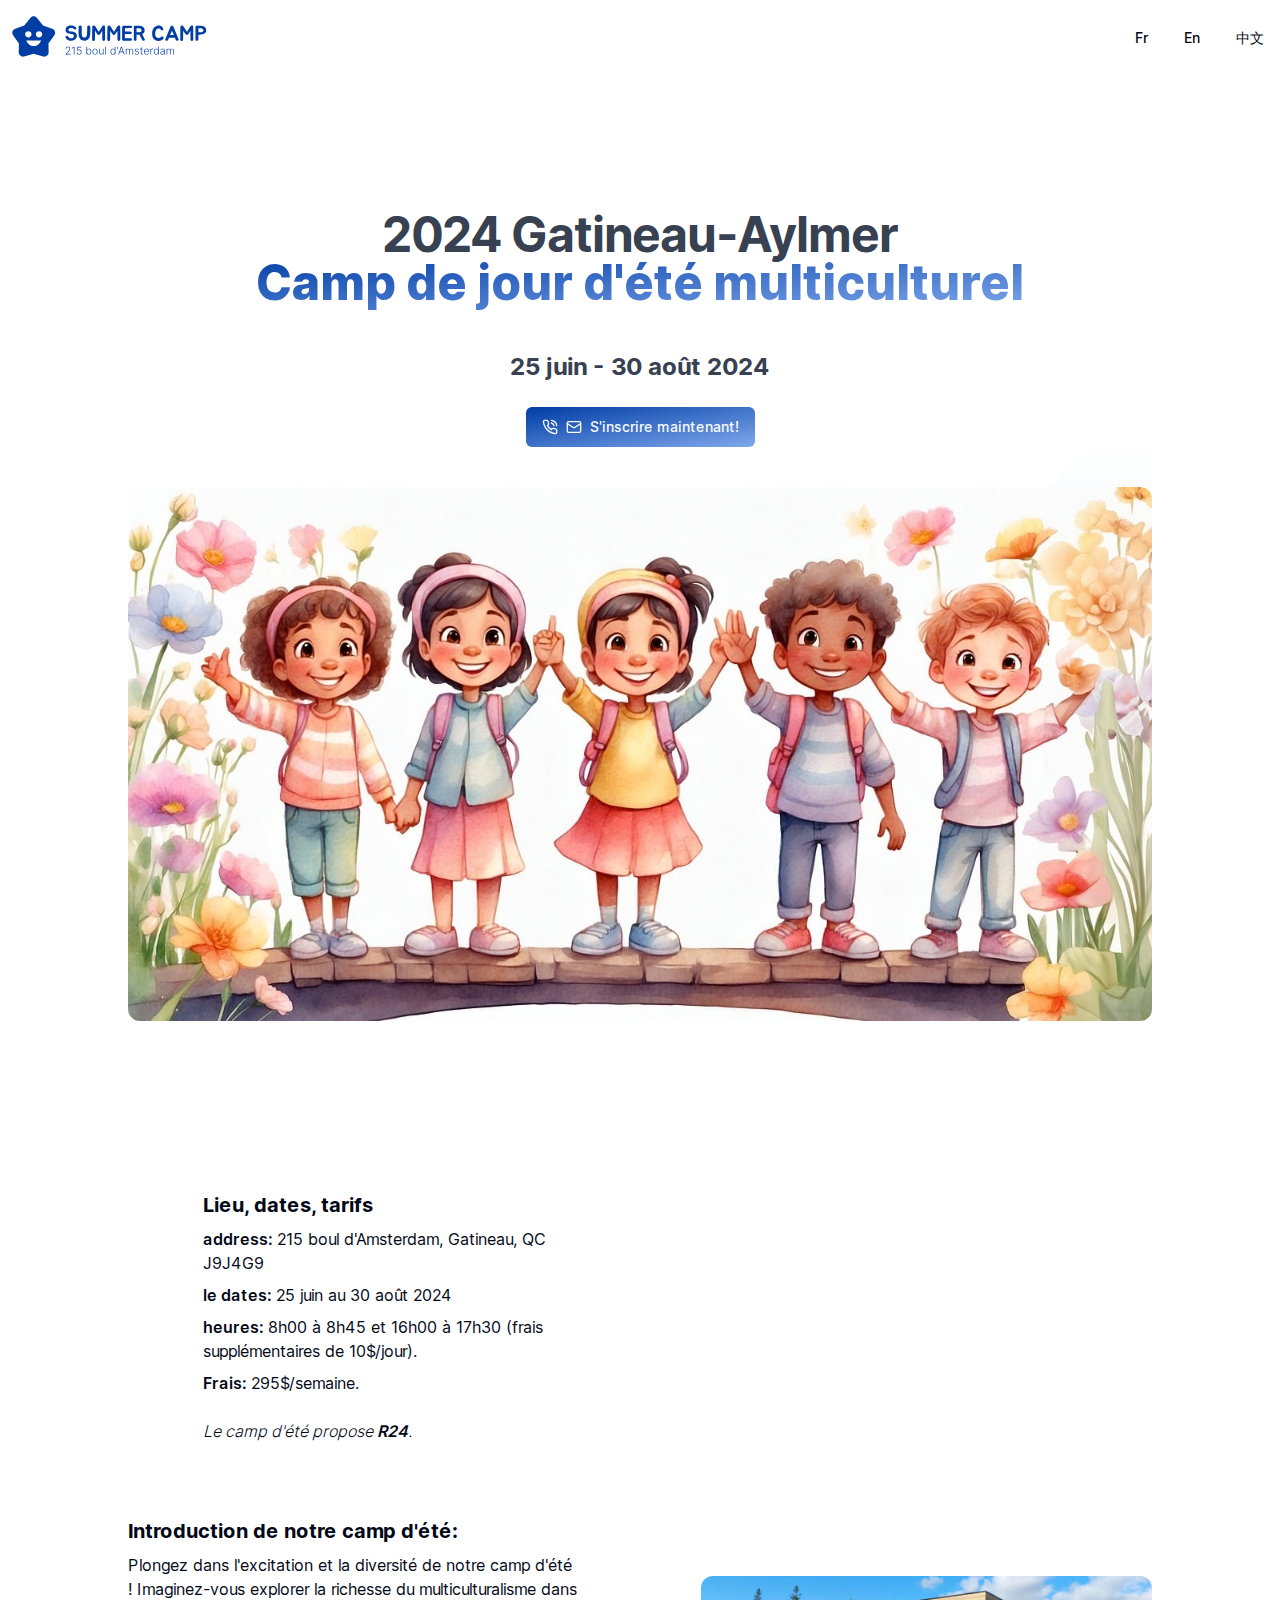
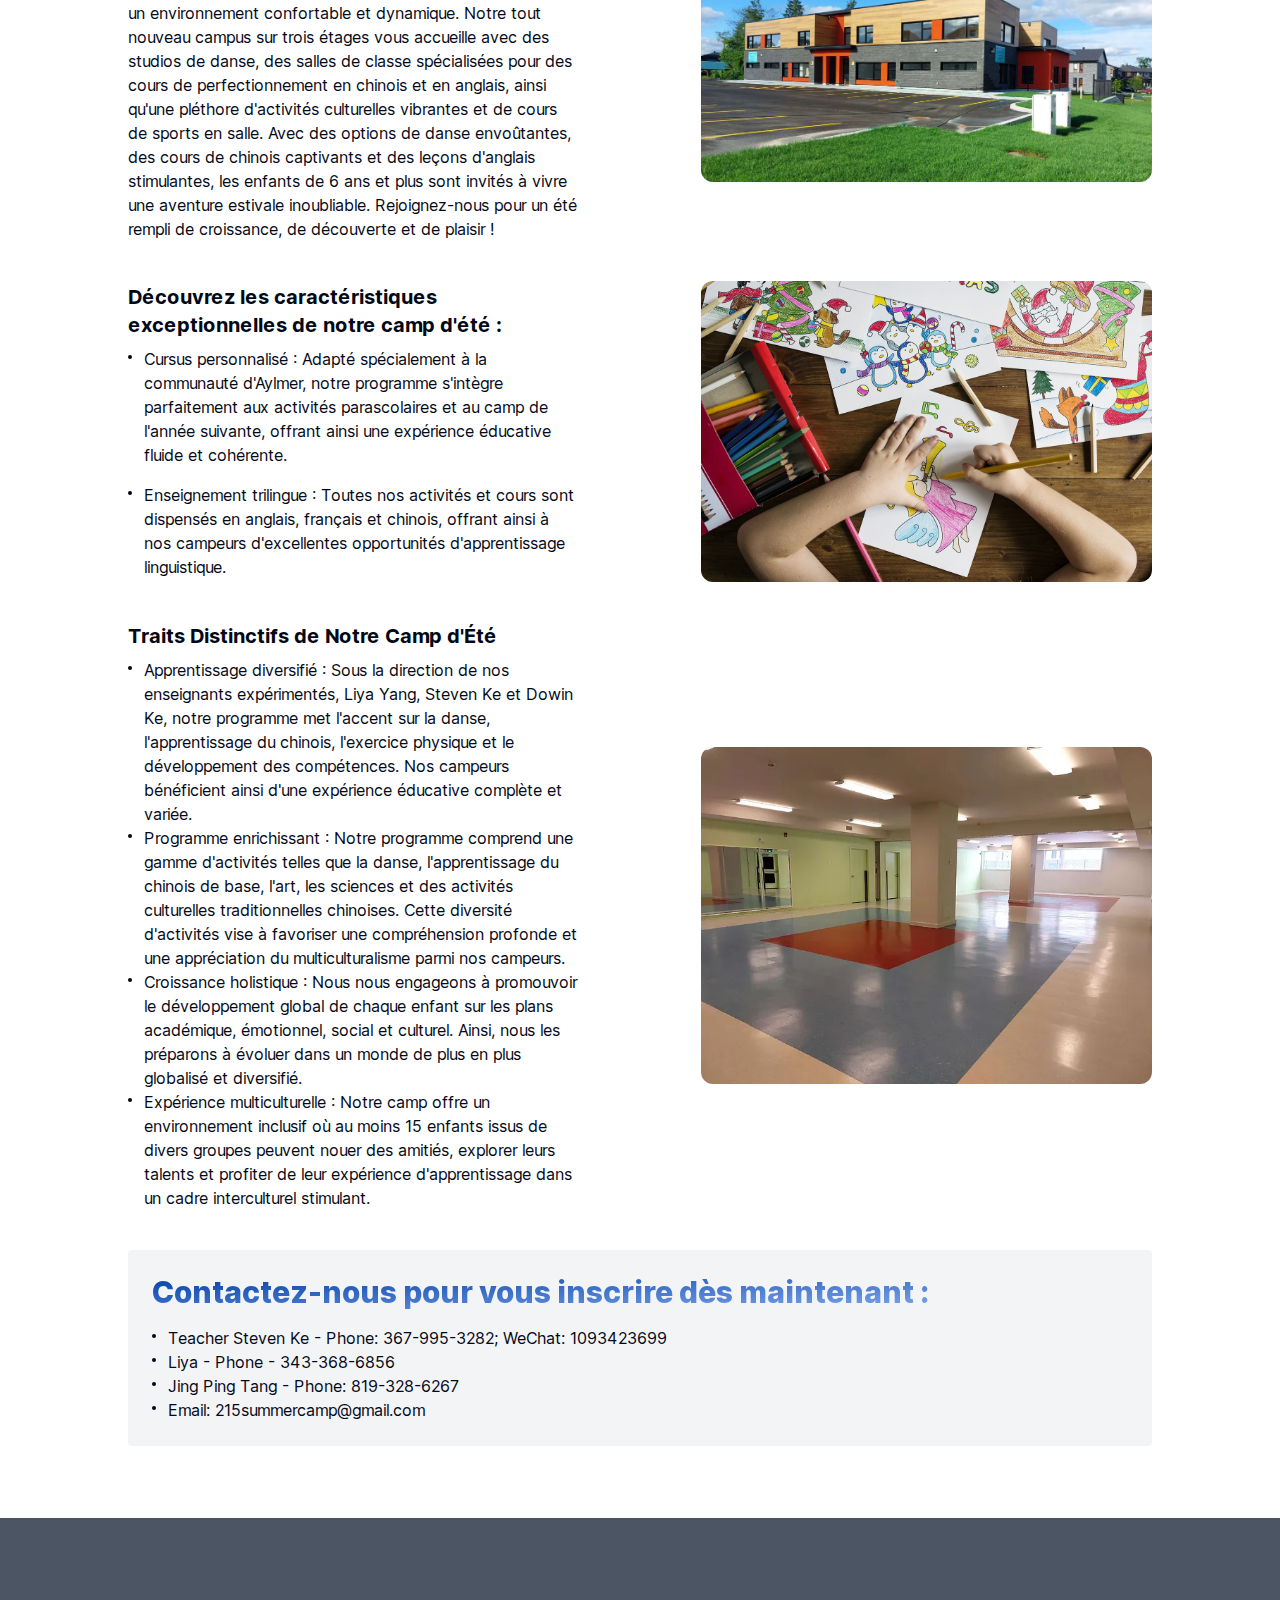
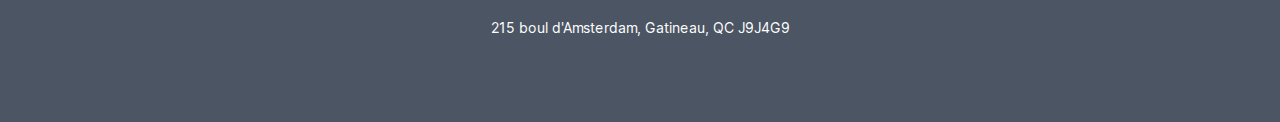
==== index.html @ 7d3233d9 "Setup the site" ====
<!DOCTYPE html><html lang="en"><head><meta charSet="utf-8"/><meta name="viewport" content="width=device-width, initial-scale=1"/><link rel="preload" href="/_next/static/media/c9a5bc6a7c948fb0-s.p.woff2" as="font" crossorigin="" type="font/woff2"/><link rel="stylesheet" href="/_next/static/css/31f5b299ca835ccf.css" data-precedence="next"/><link rel="preload" as="script" fetchPriority="low" href="/_next/static/chunks/webpack-bb4e8114a0186056.js"/><script src="/_next/static/chunks/fd9d1056-51face16839d2cb0.js" async=""></script><script src="/_next/static/chunks/23-4bc68f7d63b82895.js" async=""></script><script src="/_next/static/chunks/main-app-2ba96482fb41d545.js" async=""></script><script src="/_next/static/chunks/30-5abc79eb865a7e0a.js" async=""></script><script src="/_next/static/chunks/app/page-a4b442fc1c9b7474.js" async=""></script><script src="/_next/static/chunks/643-3a6bef33ca4ab69e.js" async=""></script><script src="/_next/static/chunks/app/layout-9900b8c756ae2423.js" async=""></script><title>Camp de jour d&#x27;été multiculturel</title><meta name="description" content="2024 Gatineau-Aylmer, Camp de jour d&#x27;été multiculturel"/><link rel="icon" href="/favicon.ico" type="image/x-icon" sizes="16x16"/><meta name="next-size-adjust"/><script src="/_next/static/chunks/polyfills-78c92fac7aa8fdd8.js" noModule=""></script></head><body class="__className_aaf875 mx-auto flex flex-col justify-center align-middle scroll-smooth, 25 juin - 30 août 2024, 215 boul d&#x27;Amsterdam, Gatineau, QC J9J4G9"><header class="flex flex-row w-full py-3 m-auto max-w-7xl"><img alt="logo" loading="lazy" width="200" height="40" decoding="async" data-nimg="1" class="ml-2 w-[150px] md:w-[200px]" style="color:transparent" src="/camp_logo.svg"/><nav aria-label="Main" data-orientation="horizontal" dir="ltr" class="relative z-10 flex max-w-max flex-1 items-center justify-center w-full ml-auto"><div style="position:relative"><ul data-orientation="horizontal" class="group flex flex-1 list-none items-center justify-center space-x-1" dir="ltr"><li><a class="group inline-flex h-10 w-max items-center justify-center rounded-md bg-background px-4 py-2 text-sm font-medium transition-colors hover:bg-accent hover:text-accent-foreground focus:bg-accent focus:text-accent-foreground focus:outline-none disabled:pointer-events-none disabled:opacity-50 data-[active]:bg-accent/50 data-[state=open]:bg-accent/50 bg-sky-100 text-blue-600" href="/" data-radix-collection-item="">Fr</a></li><li><a class="group inline-flex h-10 w-max items-center justify-center rounded-md bg-background px-4 py-2 text-sm font-medium transition-colors hover:bg-accent hover:text-accent-foreground focus:bg-accent focus:text-accent-foreground focus:outline-none disabled:pointer-events-none disabled:opacity-50 data-[active]:bg-accent/50 data-[state=open]:bg-accent/50" href="/en" data-radix-collection-item="">En</a></li><li><a class="group inline-flex h-10 w-max items-center justify-center rounded-md bg-background px-4 py-2 text-sm font-medium transition-colors hover:bg-accent hover:text-accent-foreground focus:bg-accent focus:text-accent-foreground focus:outline-none disabled:pointer-events-none disabled:opacity-50 data-[active]:bg-accent/50 data-[state=open]:bg-accent/50" href="/cn" data-radix-collection-item="">中文</a></li></ul></div><div class="absolute left-0 top-full flex justify-center"></div></nav></header><main class="flex flex-col max-w-6xl gap-10 p-3 mx-auto scroll-smooth md:p-10"><div class="relative py-24 overflow-hidden"><div class="w-full"><div class="max-w-3xl mx-auto text-center"><h1 class="text-4xl font-bold tracking-tight text-gray-700 scroll-m-20 lg:text-5xl">2024 Gatineau-Aylmer</h1><span class="text-3xl lg:text-5xl font-extrabold text-transparent bg-clip-text bg-gradient-to-br from-[#003DA5] to-[#7fa7ec]">Camp de jour d&#x27;été multiculturel</span><h4 class="mt-3 lg:text-2xl text-muted-foreground"><br/><span class="font-bold text-gray-700">25 juin - 30 août 2024</span></h4><br/><a class="inline-flex items-center justify-center whitespace-nowrap rounded-md text-sm font-medium ring-offset-background transition-colors focus-visible:outline-none focus-visible:ring-2 focus-visible:ring-ring focus-visible:ring-offset-2 disabled:pointer-events-none disabled:opacity-50 font-extrabold bg-gradient-to-br from-[#003DA5] to-[#7fa7ec] text-primary-foreground hover:to-[#003DA5] h-10 px-4 py-2" href="/#Contact"><svg xmlns="http://www.w3.org/2000/svg" width="24" height="24" viewBox="0 0 24 24" fill="none" stroke="currentColor" stroke-width="2" stroke-linecap="round" stroke-linejoin="round" class="lucide lucide-phone-call w-4 h-4 mr-2"><path d="M22 16.92v3a2 2 0 0 1-2.18 2 19.79 19.79 0 0 1-8.63-3.07 19.5 19.5 0 0 1-6-6 19.79 19.79 0 0 1-3.07-8.67A2 2 0 0 1 4.11 2h3a2 2 0 0 1 2 1.72 12.84 12.84 0 0 0 .7 2.81 2 2 0 0 1-.45 2.11L8.09 9.91a16 16 0 0 0 6 6l1.27-1.27a2 2 0 0 1 2.11-.45 12.84 12.84 0 0 0 2.81.7A2 2 0 0 1 22 16.92z"></path><path d="M14.05 2a9 9 0 0 1 8 7.94"></path><path d="M14.05 6A5 5 0 0 1 18 10"></path></svg> <svg xmlns="http://www.w3.org/2000/svg" width="24" height="24" viewBox="0 0 24 24" fill="none" stroke="currentColor" stroke-width="2" stroke-linecap="round" stroke-linejoin="round" class="lucide lucide-mail w-4 h-4 mr-2"><rect width="20" height="16" x="2" y="4" rx="2"></rect><path d="m22 7-8.97 5.7a1.94 1.94 0 0 1-2.06 0L2 7"></path></svg> S&#x27;inscrire maintenant!</a></div><div class="relative flex justify-center max-w-5xl mx-auto mt-10"><img alt="Image Description" loading="lazy" width="1024" height="480" decoding="async" data-nimg="1" class="rounded-xl" style="color:transparent" src="/ai-generated-8649571_1280.jpg"/><div class="absolute bottom-12 -start-20 -z-[1] w-48 h-48 bg-gradient-to-b from-primary-foreground via-primary-foreground to-background p-px rounded-lg"><div class="w-48 h-48 rounded-lg bg-background/10"></div></div><div class="absolute -top-12 -end-20 -z-[1] w-48 h-48 bg-gradient-to-t from-primary-foreground via-primary-foreground to-background p-px rounded-full"><div class="w-48 h-48 rounded-full bg-background/10"></div></div></div></div></div><div class="flex flex-wrap items-center justify-between max-w-5xl gap-4 m-auto md:flex-row"><div class="flex w-full flex-col gap-2 md:w-[44%]"><h4 class="text-xl font-bold">Lieu, dates, tarifs</h4><p><span class="font-semibold">address:</span> 215 boul d&#x27;Amsterdam, Gatineau, QC J9J4G9</p><p><span class="font-semibold">le dates:</span> 25 juin au 30 août 2024</p><p><span class="font-semibold">heures:</span> 8h00 à 8h45 et 16h00 à 17h30 (frais supplémentaires de 10$/jour).</p><p><span class="font-semibold">Frais:</span> 295$/semaine.</p><p class="mt-4 italic font-light">Le camp d&#x27;été propose <span class="font-semibold">R24</span>.</p></div><div class="flex flex-col w-full md:w-[44%]"><iframe width="100%" height="320" frameBorder="0" src="https://maps.google.com/maps?width=100%25&amp;height=600&amp;hl=en&amp;q=215%20Bd%20d&#x27;Amsterdam,%20Gatineau,%20QC%20J9J%203J2+(Summer%20Camp)&amp;t=&amp;z=14&amp;ie=UTF8&amp;iwloc=B&amp;output=embed"></iframe></div></div><div class="flex flex-wrap items-center justify-between max-w-5xl gap-4 m-auto md:flex-row"><div class="flex flex-col gap-2 md:w-[44%]"><h4 class="text-xl font-bold">Introduction de notre camp d&#x27;été:</h4><p>Plongez dans l&#x27;excitation et la diversité de notre camp d&#x27;été ! Imaginez-vous explorer la richesse du multiculturalisme dans un environnement confortable et dynamique. Notre tout nouveau campus sur trois étages vous accueille avec des studios de danse, des salles de classe spécialisées pour des cours de perfectionnement en chinois et en anglais, ainsi qu&#x27;une pléthore d&#x27;activités culturelles vibrantes et de cours de sports en salle. Avec des options de danse envoûtantes, des cours de chinois captivants et des leçons d&#x27;anglais stimulantes, les enfants de 6 ans et plus sont invités à vivre une aventure estivale inoubliable. Rejoignez-nous pour un été rempli de croissance, de découverte et de plaisir !</p></div><div class="flex flex-col gap-2 w-full md:w-[44%]"><div class="w-full"><img alt="Image Description" loading="lazy" width="1024" height="480" decoding="async" data-nimg="1" class="rounded-xl" style="color:transparent" src="/building.webp"/></div></div></div><div class="flex flex-wrap items-center justify-between max-w-5xl gap-4 m-auto md:flex-row"><div class="flex flex-col gap-2 md:w-[44%]"><h4 class="text-xl font-bold">Découvrez les caractéristiques exceptionnelles de notre camp d&#x27;été :</h4><ul class="list-inside"><li class="list-item-align">Cursus personnalisé : Adapté spécialement à la communauté d&#x27;Aylmer, notre programme s&#x27;intègre parfaitement aux activités parascolaires et au camp de l&#x27;année suivante, offrant ainsi une expérience éducative fluide et cohérente.</li><li class="pl-2 mt-4 list-item-align">Enseignement trilingue : Toutes nos activités et cours sont dispensés en anglais, français et chinois, offrant ainsi à nos campeurs d&#x27;excellentes opportunités d&#x27;apprentissage linguistique.</li></ul></div><div class="flex flex-col gap-2 w-full md:w-[44%]"><div class="w-full"><img alt="Image Description" loading="lazy" width="1024" height="480" decoding="async" data-nimg="1" class="rounded-xl" style="color:transparent" src="/learning.jpg"/></div></div></div><div class="flex flex-wrap items-center justify-between max-w-5xl gap-4 m-auto md:flex-row"><div class="flex flex-col gap-2 md:w-[44%]"><h4 class="text-xl font-bold">Traits Distinctifs de Notre Camp d&#x27;Été</h4><ul class="list-inside"><li class="list-item-align">Apprentissage diversifié : Sous la direction de nos enseignants expérimentés, Liya Yang, Steven Ke et Dowin Ke, notre programme met l&#x27;accent sur la danse, l&#x27;apprentissage du chinois, l&#x27;exercice physique et le développement des compétences. Nos campeurs bénéficient ainsi d&#x27;une expérience éducative complète et variée.</li><li class="list-item-align">Programme enrichissant : Notre programme comprend une gamme d&#x27;activités telles que la danse, l&#x27;apprentissage du chinois de base, l&#x27;art, les sciences et des activités culturelles traditionnelles chinoises. Cette diversité d&#x27;activités vise à favoriser une compréhension profonde et une appréciation du multiculturalisme parmi nos campeurs.</li><li class="list-item-align">Croissance holistique : Nous nous engageons à promouvoir le développement global de chaque enfant sur les plans académique, émotionnel, social et culturel. Ainsi, nous les préparons à évoluer dans un monde de plus en plus globalisé et diversifié.</li><li class="list-item-align">Expérience multiculturelle : Notre camp offre un environnement inclusif où au moins 15 enfants issus de divers groupes peuvent nouer des amitiés, explorer leurs talents et profiter de leur expérience d&#x27;apprentissage dans un cadre interculturel stimulant.</li></ul></div><div class="flex flex-col gap-2 w-full md:w-[44%]"><div class="w-full"><img alt="Image Description" loading="lazy" width="1024" height="480" decoding="async" data-nimg="1" class="rounded-xl" style="color:transparent" src="/hall.webp"/></div></div></div><div class="flex flex-wrap items-center justify-between w-full gap-4 p-3 m-auto bg-gray-100 rounded md:flex-row md:p-6"><div class="flex flex-col gap-4"><h2 id="Contact" class="text-2xl lg:text-3xl font-extrabold text-transparent bg-clip-text bg-gradient-to-br from-[#003DA5] to-[#7fa7ec]">Contactez-nous pour vous inscrire dès maintenant :</h2><ul class="list-inside"><li class="list-item-align">Teacher Steven Ke - Phone: 367-995-3282; WeChat: 1093423699</li><li class="list-item-align">Liya - Phone - 343-368-6856</li><li class="list-item-align">Jing Ping Tang - Phone: 819-328-6267</li><li class="list-item-align">Email: 215summercamp@gmail.com</li></ul></div></div></main><footer class="container w-full py-20 mt-8 bg-gray-600"><div class="container flex flex-col items-center gap-4"><p class="text-sm leading-loose text-center text-white text-balance md:text-left">Copyright © 2024 Camp d&#x27;été d&#x27;Aylmer. Tous droits réservés.</p><p class="text-sm leading-loose text-center text-white text-balance md:text-left">215 boul d&#x27;Amsterdam, Gatineau, QC J9J4G9</p></div></footer><script src="/_next/static/chunks/webpack-bb4e8114a0186056.js" async=""></script><script>(self.__next_f=self.__next_f||[]).push([0]);self.__next_f.push([2,null])</script><script>self.__next_f.push([1,"1:HL[\"/_next/static/media/c9a5bc6a7c948fb0-s.p.woff2\",\"font\",{\"crossOrigin\":\"\",\"type\":\"font/woff2\"}]\n2:HL[\"/_next/static/css/31f5b299ca835ccf.css\",\"style\"]\n"])</script><script>self.__next_f.push([1,"3:I[5751,[],\"\"]\n5:I[231,[\"30\",\"static/chunks/30-5abc79eb865a7e0a.js\",\"931\",\"static/chunks/app/page-a4b442fc1c9b7474.js\"],\"\"]\n6:I[8173,[\"30\",\"static/chunks/30-5abc79eb865a7e0a.js\",\"931\",\"static/chunks/app/page-a4b442fc1c9b7474.js\"],\"Image\"]\n7:I[1524,[\"30\",\"static/chunks/30-5abc79eb865a7e0a.js\",\"643\",\"static/chunks/643-3a6bef33ca4ab69e.js\",\"185\",\"static/chunks/app/layout-9900b8c756ae2423.js\"],\"default\"]\n8:I[9275,[],\"\"]\n9:I[1343,[],\"\"]\na:I[4685,[\"30\",\"static/chunks/30-5abc79eb865a7e0a.js\",\"643\",\"static/chunks/643-3a6bef33ca4ab69e.js\",\"185\",\"static/chunks/app/layout-9900b8c756ae2423.js\"],\"Footer\"]\nc:I[6130,[],\"\"]\nd:[]\n"])</script><script>self.__next_f.push([1,"0:[[[\"$\",\"link\",\"0\",{\"rel\":\"stylesheet\",\"href\":\"/_next/static/css/31f5b299ca835ccf.css\",\"precedence\":\"next\",\"crossOrigin\":\"$undefined\"}]],[\"$\",\"$L3\",null,{\"buildId\":\"HViyzU4L44j9DyJdg-drN\",\"assetPrefix\":\"\",\"initialCanonicalUrl\":\"/\",\"initialTree\":[\"\",{\"children\":[\"__PAGE__\",{}]},\"$undefined\",\"$undefined\",true],\"initialSeedData\":[\"\",{\"children\":[\"__PAGE__\",{},[[\"$L4\",[\"$\",\"main\",null,{\"className\":\"flex flex-col max-w-6xl gap-10 p-3 mx-auto scroll-smooth md:p-10\",\"children\":[[\"$\",\"div\",null,{\"className\":\"relative py-24 overflow-hidden\",\"children\":[\"$\",\"div\",null,{\"className\":\"w-full\",\"children\":[[\"$\",\"div\",null,{\"className\":\"max-w-3xl mx-auto text-center\",\"children\":[[\"$\",\"h1\",null,{\"className\":\"text-4xl font-bold tracking-tight text-gray-700 scroll-m-20 lg:text-5xl\",\"children\":\"2024 Gatineau-Aylmer\"}],[\"$\",\"span\",null,{\"className\":\"text-3xl lg:text-5xl font-extrabold text-transparent bg-clip-text bg-gradient-to-br from-[#003DA5] to-[#7fa7ec]\",\"children\":\"Camp de jour d'été multiculturel\"}],[\"$\",\"h4\",null,{\"className\":\"mt-3 lg:text-2xl text-muted-foreground\",\"children\":[[\"$\",\"br\",null,{}],[\"$\",\"span\",null,{\"className\":\"font-bold text-gray-700\",\"children\":\"25 juin - 30 août 2024\"}]]}],[\"$\",\"br\",null,{}],[\"$\",\"$L5\",null,{\"href\":\"/#Contact\",\"className\":\"inline-flex items-center justify-center whitespace-nowrap rounded-md text-sm font-medium ring-offset-background transition-colors focus-visible:outline-none focus-visible:ring-2 focus-visible:ring-ring focus-visible:ring-offset-2 disabled:pointer-events-none disabled:opacity-50 font-extrabold bg-gradient-to-br from-[#003DA5] to-[#7fa7ec] text-primary-foreground hover:to-[#003DA5] h-10 px-4 py-2\",\"children\":[[\"$\",\"svg\",null,{\"xmlns\":\"http://www.w3.org/2000/svg\",\"width\":24,\"height\":24,\"viewBox\":\"0 0 24 24\",\"fill\":\"none\",\"stroke\":\"currentColor\",\"strokeWidth\":2,\"strokeLinecap\":\"round\",\"strokeLinejoin\":\"round\",\"className\":\"lucide lucide-phone-call w-4 h-4 mr-2\",\"children\":[[\"$\",\"path\",\"foiqr5\",{\"d\":\"M22 16.92v3a2 2 0 0 1-2.18 2 19.79 19.79 0 0 1-8.63-3.07 19.5 19.5 0 0 1-6-6 19.79 19.79 0 0 1-3.07-8.67A2 2 0 0 1 4.11 2h3a2 2 0 0 1 2 1.72 12.84 12.84 0 0 0 .7 2.81 2 2 0 0 1-.45 2.11L8.09 9.91a16 16 0 0 0 6 6l1.27-1.27a2 2 0 0 1 2.11-.45 12.84 12.84 0 0 0 2.81.7A2 2 0 0 1 22 16.92z\"}],[\"$\",\"path\",\"vmijpz\",{\"d\":\"M14.05 2a9 9 0 0 1 8 7.94\"}],[\"$\",\"path\",\"13nbpp\",{\"d\":\"M14.05 6A5 5 0 0 1 18 10\"}],\"$undefined\"]}],\" \",[\"$\",\"svg\",null,{\"xmlns\":\"http://www.w3.org/2000/svg\",\"width\":24,\"height\":24,\"viewBox\":\"0 0 24 24\",\"fill\":\"none\",\"stroke\":\"currentColor\",\"strokeWidth\":2,\"strokeLinecap\":\"round\",\"strokeLinejoin\":\"round\",\"className\":\"lucide lucide-mail w-4 h-4 mr-2\",\"children\":[[\"$\",\"rect\",\"18n3k1\",{\"width\":\"20\",\"height\":\"16\",\"x\":\"2\",\"y\":\"4\",\"rx\":\"2\"}],[\"$\",\"path\",\"1ocrg3\",{\"d\":\"m22 7-8.97 5.7a1.94 1.94 0 0 1-2.06 0L2 7\"}],\"$undefined\"]}],\" S'inscrire maintenant!\"]}]]}],[\"$\",\"div\",null,{\"className\":\"relative flex justify-center max-w-5xl mx-auto mt-10\",\"children\":[[\"$\",\"$L6\",null,{\"src\":\"/ai-generated-8649571_1280.jpg\",\"width\":1024,\"height\":480,\"className\":\"rounded-xl\",\"alt\":\"Image Description\"}],[\"$\",\"div\",null,{\"className\":\"absolute bottom-12 -start-20 -z-[1] w-48 h-48 bg-gradient-to-b from-primary-foreground via-primary-foreground to-background p-px rounded-lg\",\"children\":[\"$\",\"div\",null,{\"className\":\"w-48 h-48 rounded-lg bg-background/10\"}]}],[\"$\",\"div\",null,{\"className\":\"absolute -top-12 -end-20 -z-[1] w-48 h-48 bg-gradient-to-t from-primary-foreground via-primary-foreground to-background p-px rounded-full\",\"children\":[\"$\",\"div\",null,{\"className\":\"w-48 h-48 rounded-full bg-background/10\"}]}]]}]]}]}],[\"$\",\"div\",null,{\"className\":\"flex flex-wrap items-center justify-between max-w-5xl gap-4 m-auto md:flex-row\",\"children\":[[\"$\",\"div\",null,{\"className\":\"flex w-full flex-col gap-2 md:w-[44%]\",\"children\":[[\"$\",\"h4\",null,{\"className\":\"text-xl font-bold\",\"children\":\"Lieu, dates, tarifs\"}],[\"$\",\"p\",null,{\"children\":[[\"$\",\"span\",null,{\"className\":\"font-semibold\",\"children\":\"address:\"}],\" 215 boul d'Amsterdam, Gatineau, QC J9J4G9\"]}],[\"$\",\"p\",null,{\"children\":[[\"$\",\"span\",null,{\"className\":\"font-semibold\",\"children\":\"le dates:\"}],\" 25 juin au 30 août 2024\"]}],[\"$\",\"p\",null,{\"children\":[[\"$\",\"span\",null,{\"className\":\"font-semibold\",\"children\":\"heures:\"}],\" 8h00 à 8h45 et 16h00 à 17h30 (frais supplémentaires de 10$/jour).\"]}],[\"$\",\"p\",null,{\"children\":[[\"$\",\"span\",null,{\"className\":\"font-semibold\",\"children\":\"Frais:\"}],\" 295$/semaine.\"]}],[\"$\",\"p\",null,{\"className\":\"mt-4 italic font-light\",\"children\":[\"Le camp d'été propose \",[\"$\",\"span\",null,{\"className\":\"font-semibold\",\"children\":\"R24\"}],\".\"]}]]}],[\"$\",\"div\",null,{\"className\":\"flex flex-col w-full md:w-[44%]\",\"children\":[\"$\",\"iframe\",null,{\"width\":\"100%\",\"height\":\"320\",\"frameBorder\":\"0\",\"src\":\"https://maps.google.com/maps?width=100%25\u0026height=600\u0026hl=en\u0026q=215%20Bd%20d'Amsterdam,%20Gatineau,%20QC%20J9J%203J2+(Summer%20Camp)\u0026t=\u0026z=14\u0026ie=UTF8\u0026iwloc=B\u0026output=embed\"}]}]]}],[\"$\",\"div\",null,{\"className\":\"flex flex-wrap items-center justify-between max-w-5xl gap-4 m-auto md:flex-row\",\"children\":[[\"$\",\"div\",null,{\"className\":\"flex flex-col gap-2 md:w-[44%]\",\"children\":[[\"$\",\"h4\",null,{\"className\":\"text-xl font-bold\",\"children\":\"Introduction de notre camp d'été:\"}],[\"$\",\"p\",null,{\"children\":\"Plongez dans l'excitation et la diversité de notre camp d'été ! Imaginez-vous explorer la richesse du multiculturalisme dans un environnement confortable et dynamique. Notre tout nouveau campus sur trois étages vous accueille avec des studios de danse, des salles de classe spécialisées pour des cours de perfectionnement en chinois et en anglais, ainsi qu'une pléthore d'activités culturelles vibrantes et de cours de sports en salle. Avec des options de danse envoûtantes, des cours de chinois captivants et des leçons d'anglais stimulantes, les enfants de 6 ans et plus sont invités à vivre une aventure estivale inoubliable. Rejoignez-nous pour un été rempli de croissance, de découverte et de plaisir !\"}]]}],[\"$\",\"div\",null,{\"className\":\"flex flex-col gap-2 w-full md:w-[44%]\",\"children\":[\"$\",\"div\",null,{\"className\":\"w-full\",\"children\":[\"$\",\"$L6\",null,{\"src\":\"/building.webp\",\"width\":1024,\"height\":480,\"className\":\"rounded-xl\",\"alt\":\"Image Description\"}]}]}]]}],[\"$\",\"div\",null,{\"className\":\"flex flex-wrap items-center justify-between max-w-5xl gap-4 m-auto md:flex-row\",\"children\":[[\"$\",\"div\",null,{\"className\":\"flex flex-col gap-2 md:w-[44%]\",\"children\":[[\"$\",\"h4\",null,{\"className\":\"text-xl font-bold\",\"children\":\"Découvrez les caractéristiques exceptionnelles de notre camp d'été :\"}],[\"$\",\"ul\",null,{\"className\":\"list-inside\",\"children\":[[\"$\",\"li\",null,{\"className\":\"list-item-align\",\"children\":\"Cursus personnalisé : Adapté spécialement à la communauté d'Aylmer, notre programme s'intègre parfaitement aux activités parascolaires et au camp de l'année suivante, offrant ainsi une expérience éducative fluide et cohérente.\"}],[\"$\",\"li\",null,{\"className\":\"pl-2 mt-4 list-item-align\",\"children\":\"Enseignement trilingue : Toutes nos activités et cours sont dispensés en anglais, français et chinois, offrant ainsi à nos campeurs d'excellentes opportunités d'apprentissage linguistique.\"}]]}]]}],[\"$\",\"div\",null,{\"className\":\"flex flex-col gap-2 w-full md:w-[44%]\",\"children\":[\"$\",\"div\",null,{\"className\":\"w-full\",\"children\":[\"$\",\"$L6\",null,{\"src\":\"/learning.jpg\",\"width\":1024,\"height\":480,\"className\":\"rounded-xl\",\"alt\":\"Image Description\"}]}]}]]}],[\"$\",\"div\",null,{\"className\":\"flex flex-wrap items-center justify-between max-w-5xl gap-4 m-auto md:flex-row\",\"children\":[[\"$\",\"div\",null,{\"className\":\"flex flex-col gap-2 md:w-[44%]\",\"children\":[[\"$\",\"h4\",null,{\"className\":\"text-xl font-bold\",\"children\":\"Traits Distinctifs de Notre Camp d'Été\"}],[\"$\",\"ul\",null,{\"className\":\"list-inside\",\"children\":[[\"$\",\"li\",null,{\"className\":\"list-item-align\",\"children\":\"Apprentissage diversifié : Sous la direction de nos enseignants expérimentés, Liya Yang, Steven Ke et Dowin Ke, notre programme met l'accent sur la danse, l'apprentissage du chinois, l'exercice physique et le développement des compétences. Nos campeurs bénéficient ainsi d'une expérience éducative complète et variée.\"}],[\"$\",\"li\",null,{\"className\":\"list-item-align\",\"children\":\"Programme enrichissant : Notre programme comprend une gamme d'activités telles que la danse, l'apprentissage du chinois de base, l'art, les sciences et des activités culturelles traditionnelles chinoises. Cette diversité d'activités vise à favoriser une compréhension profonde et une appréciation du multiculturalisme parmi nos campeurs.\"}],[\"$\",\"li\",null,{\"className\":\"list-item-align\",\"children\":\"Croissance holistique : Nous nous engageons à promouvoir le développement global de chaque enfant sur les plans académique, émotionnel, social et culturel. Ainsi, nous les préparons à évoluer dans un monde de plus en plus globalisé et diversifié.\"}],[\"$\",\"li\",null,{\"className\":\"list-item-align\",\"children\":\"Expérience multiculturelle : Notre camp offre un environnement inclusif où au moins 15 enfants issus de divers groupes peuvent nouer des amitiés, explorer leurs talents et profiter de leur expérience d'apprentissage dans un cadre interculturel stimulant.\"}]]}]]}],[\"$\",\"div\",null,{\"className\":\"flex flex-col gap-2 w-full md:w-[44%]\",\"children\":[\"$\",\"div\",null,{\"className\":\"w-full\",\"children\":[\"$\",\"$L6\",null,{\"src\":\"/hall.webp\",\"width\":1024,\"height\":480,\"className\":\"rounded-xl\",\"alt\":\"Image Description\"}]}]}]]}],[\"$\",\"div\",null,{\"className\":\"flex flex-wrap items-center justify-between w-full gap-4 p-3 m-auto bg-gray-100 rounded md:flex-row md:p-6\",\"children\":[\"$\",\"div\",null,{\"className\":\"flex flex-col gap-4\",\"children\":[[\"$\",\"h2\",null,{\"id\":\"Contact\",\"className\":\"text-2xl lg:text-3xl font-extrabold text-transparent bg-clip-text bg-gradient-to-br from-[#003DA5] to-[#7fa7ec]\",\"children\":\"Contactez-nous pour vous inscrire dès maintenant :\"}],[\"$\",\"ul\",null,{\"className\":\"list-inside\",\"children\":[[\"$\",\"li\",null,{\"className\":\"list-item-align\",\"children\":\"Teacher Steven Ke - Phone: 367-995-3282; WeChat: 1093423699\"}],[\"$\",\"li\",null,{\"className\":\"list-item-align\",\"children\":\"Liya - Phone - 343-368-6856\"}],[\"$\",\"li\",null,{\"className\":\"list-item-align\",\"children\":\"Jing Ping Tang - Phone: 819-328-6267\"}],[\"$\",\"li\",null,{\"className\":\"list-item-align\",\"children\":\"Email: 215summercamp@gmail.com\"}]]}]]}]}]]}]],null],null]},[[\"$\",\"html\",null,{\"lang\":\"en\",\"children\":[\"$\",\"body\",null,{\"className\":\"__className_aaf875 mx-auto flex flex-col justify-center align-middle scroll-smooth, 25 juin - 30 août 2024, 215 boul d'Amsterdam, Gatineau, QC J9J4G9\",\"children\":[[\"$\",\"$L7\",null,{}],[\"$\",\"$L8\",null,{\"parallelRouterKey\":\"children\",\"segmentPath\":[\"children\"],\"error\":\"$undefined\",\"errorStyles\":\"$undefined\",\"errorScripts\":\"$undefined\",\"template\":[\"$\",\"$L9\",null,{}],\"templateStyles\":\"$undefined\",\"templateScripts\":\"$undefined\",\"notFound\":[[\"$\",\"title\",null,{\"children\":\"404: This page could not be found.\"}],[\"$\",\"div\",null,{\"style\":{\"fontFamily\":\"system-ui,\\\"Segoe UI\\\",Roboto,Helvetica,Arial,sans-serif,\\\"Apple Color Emoji\\\",\\\"Segoe UI Emoji\\\"\",\"height\":\"100vh\",\"textAlign\":\"center\",\"display\":\"flex\",\"flexDirection\":\"column\",\"alignItems\":\"center\",\"justifyContent\":\"center\"},\"children\":[\"$\",\"div\",null,{\"children\":[[\"$\",\"style\",null,{\"dangerouslySetInnerHTML\":{\"__html\":\"body{color:#000;background:#fff;margin:0}.next-error-h1{border-right:1px solid rgba(0,0,0,.3)}@media (prefers-color-scheme:dark){body{color:#fff;background:#000}.next-error-h1{border-right:1px solid rgba(255,255,255,.3)}}\"}}],[\"$\",\"h1\",null,{\"className\":\"next-error-h1\",\"style\":{\"display\":\"inline-block\",\"margin\":\"0 20px 0 0\",\"padding\":\"0 23px 0 0\",\"fontSize\":24,\"fontWeight\":500,\"verticalAlign\":\"top\",\"lineHeight\":\"49px\"},\"children\":\"404\"}],[\"$\",\"div\",null,{\"style\":{\"display\":\"inline-block\"},\"children\":[\"$\",\"h2\",null,{\"style\":{\"fontSize\":14,\"fontWeight\":400,\"lineHeight\":\"49px\",\"margin\":0},\"children\":\"This page could not be found.\"}]}]]}]}]],\"notFoundStyles\":[],\"styles\":null}],[\"$\",\"$La\",null,{}]]}]}],null],null],\"couldBeIntercepted\":false,\"initialHead\":[false,\"$Lb\"],\"globalErrorComponent\":\"$c\",\"missingSlots\":\"$Wd\"}]]\n"])</script><script>self.__next_f.push([1,"b:[[\"$\",\"meta\",\"0\",{\"name\":\"viewport\",\"content\":\"width=device-width, initial-scale=1\"}],[\"$\",\"meta\",\"1\",{\"charSet\":\"utf-8\"}],[\"$\",\"title\",\"2\",{\"children\":\"Camp de jour d'été multiculturel\"}],[\"$\",\"meta\",\"3\",{\"name\":\"description\",\"content\":\"2024 Gatineau-Aylmer, Camp de jour d'été multiculturel\"}],[\"$\",\"link\",\"4\",{\"rel\":\"icon\",\"href\":\"/favicon.ico\",\"type\":\"image/x-icon\",\"sizes\":\"16x16\"}],[\"$\",\"meta\",\"5\",{\"name\":\"next-size-adjust\"}]]\n4:null\n"])</script></body></html>
---- _next/static/css/31f5b299ca835ccf.css ----
@font-face{font-family:__Inter_aaf875;font-style:normal;font-weight:100 900;font-display:swap;src:url(/_next/static/media/ec159349637c90ad-s.woff2) format("woff2");unicode-range:u+0460-052f,u+1c80-1c88,u+20b4,u+2de0-2dff,u+a640-a69f,u+fe2e-fe2f}@font-face{font-family:__Inter_aaf875;font-style:normal;font-weight:100 900;font-display:swap;src:url(/_next/static/media/513657b02c5c193f-s.woff2) format("woff2");unicode-range:u+0301,u+0400-045f,u+0490-0491,u+04b0-04b1,u+2116}@font-face{font-family:__Inter_aaf875;font-style:normal;font-weight:100 900;font-display:swap;src:url(/_next/static/media/fd4db3eb5472fc27-s.woff2) format("woff2");unicode-range:u+1f??}@font-face{font-family:__Inter_aaf875;font-style:normal;font-weight:100 900;font-display:swap;src:url(/_next/static/media/51ed15f9841b9f9d-s.woff2) format("woff2");unicode-range:u+0370-0377,u+037a-037f,u+0384-038a,u+038c,u+038e-03a1,u+03a3-03ff}@font-face{font-family:__Inter_aaf875;font-style:normal;font-weight:100 900;font-display:swap;src:url(/_next/static/media/05a31a2ca4975f99-s.woff2) format("woff2");unicode-range:u+0102-0103,u+0110-0111,u+0128-0129,u+0168-0169,u+01a0-01a1,u+01af-01b0,u+0300-0301,u+0303-0304,u+0308-0309,u+0323,u+0329,u+1ea0-1ef9,u+20ab}@font-face{font-family:__Inter_aaf875;font-style:normal;font-weight:100 900;font-display:swap;src:url(/_next/static/media/d6b16ce4a6175f26-s.woff2) format("woff2");unicode-range:u+0100-02af,u+0304,u+0308,u+0329,u+1e00-1e9f,u+1ef2-1eff,u+2020,u+20a0-20ab,u+20ad-20c0,u+2113,u+2c60-2c7f,u+a720-a7ff}@font-face{font-family:__Inter_aaf875;font-style:normal;font-weight:100 900;font-display:swap;src:url(/_next/static/media/c9a5bc6a7c948fb0-s.p.woff2) format("woff2");unicode-range:u+00??,u+0131,u+0152-0153,u+02bb-02bc,u+02c6,u+02da,u+02dc,u+0304,u+0308,u+0329,u+2000-206f,u+2074,u+20ac,u+2122,u+2191,u+2193,u+2212,u+2215,u+feff,u+fffd}@font-face{font-family:__Inter_Fallback_aaf875;src:local("Arial");ascent-override:90.49%;descent-override:22.56%;line-gap-override:0.00%;size-adjust:107.06%}.__className_aaf875{font-family:__Inter_aaf875,__Inter_Fallback_aaf875;font-style:normal}

/*
! tailwindcss v3.4.3 | MIT License | https://tailwindcss.com
*/*,:after,:before{box-sizing:border-box;border:0 solid #e5e7eb}:after,:before{--tw-content:""}:host,html{line-height:1.5;-webkit-text-size-adjust:100%;-moz-tab-size:4;tab-size:4;font-family:ui-sans-serif,system-ui,sans-serif,Apple Color Emoji,Segoe UI Emoji,Segoe UI Symbol,Noto Color Emoji;font-feature-settings:normal;font-variation-settings:normal;-webkit-tap-highlight-color:transparent}body{margin:0;line-height:inherit}hr{height:0;color:inherit;border-top-width:1px}abbr:where([title]){text-decoration:underline dotted}h1,h2,h3,h4,h5,h6{font-size:inherit;font-weight:inherit}a{color:inherit;text-decoration:inherit}b,strong{font-weight:bolder}code,kbd,pre,samp{font-family:ui-monospace,SFMono-Regular,Menlo,Monaco,Consolas,Liberation Mono,Courier New,monospace;font-feature-settings:normal;font-variation-settings:normal;font-size:1em}small{font-size:80%}sub,sup{font-size:75%;line-height:0;position:relative;vertical-align:baseline}sub{bottom:-.25em}sup{top:-.5em}table{text-indent:0;border-color:inherit;border-collapse:collapse}button,input,optgroup,select,textarea{font-family:inherit;font-feature-settings:inherit;font-variation-settings:inherit;font-size:100%;font-weight:inherit;line-height:inherit;letter-spacing:inherit;color:inherit;margin:0;padding:0}button,select{text-transform:none}button,input:where([type=button]),input:where([type=reset]),input:where([type=submit]){-webkit-appearance:button;background-color:transparent;background-image:none}:-moz-focusring{outline:auto}:-moz-ui-invalid{box-shadow:none}progress{vertical-align:baseline}::-webkit-inner-spin-button,::-webkit-outer-spin-button{height:auto}[type=search]{-webkit-appearance:textfield;outline-offset:-2px}::-webkit-search-decoration{-webkit-appearance:none}::-webkit-file-upload-button{-webkit-appearance:button;font:inherit}summary{display:list-item}blockquote,dd,dl,figure,h1,h2,h3,h4,h5,h6,hr,p,pre{margin:0}fieldset{margin:0}fieldset,legend{padding:0}menu,ol,ul{list-style:none;margin:0;padding:0}dialog{padding:0}textarea{resize:vertical}input::placeholder,textarea::placeholder{opacity:1;color:#9ca3af}[role=button],button{cursor:pointer}:disabled{cursor:default}audio,canvas,embed,iframe,img,object,svg,video{display:block;vertical-align:middle}img,video{max-width:100%;height:auto}[hidden]{display:none}:root{--background:0 0% 100%;--foreground:222.2 84% 4.9%;--card:0 0% 100%;--card-foreground:222.2 84% 4.9%;--popover:0 0% 100%;--popover-foreground:222.2 84% 4.9%;--primary:222.2 47.4% 11.2%;--primary-foreground:210 40% 98%;--secondary:210 40% 96.1%;--secondary-foreground:222.2 47.4% 11.2%;--muted:210 40% 96.1%;--muted-foreground:215.4 16.3% 46.9%;--accent:210 40% 96.1%;--accent-foreground:222.2 47.4% 11.2%;--destructive:0 84.2% 60.2%;--destructive-foreground:210 40% 98%;--border:214.3 31.8% 91.4%;--input:214.3 31.8% 91.4%;--ring:222.2 84% 4.9%;--radius:0.5rem}*{border-color:hsl(var(--border))}body{background-color:hsl(var(--background));color:hsl(var(--foreground))}*,:after,:before{--tw-border-spacing-x:0;--tw-border-spacing-y:0;--tw-translate-x:0;--tw-translate-y:0;--tw-rotate:0;--tw-skew-x:0;--tw-skew-y:0;--tw-scale-x:1;--tw-scale-y:1;--tw-pan-x: ;--tw-pan-y: ;--tw-pinch-zoom: ;--tw-scroll-snap-strictness:proximity;--tw-gradient-from-position: ;--tw-gradient-via-position: ;--tw-gradient-to-position: ;--tw-ordinal: ;--tw-slashed-zero: ;--tw-numeric-figure: ;--tw-numeric-spacing: ;--tw-numeric-fraction: ;--tw-ring-inset: ;--tw-ring-offset-width:0px;--tw-ring-offset-color:#fff;--tw-ring-color:rgba(59,130,246,.5);--tw-ring-offset-shadow:0 0 #0000;--tw-ring-shadow:0 0 #0000;--tw-shadow:0 0 #0000;--tw-shadow-colored:0 0 #0000;--tw-blur: ;--tw-brightness: ;--tw-contrast: ;--tw-grayscale: ;--tw-hue-rotate: ;--tw-invert: ;--tw-saturate: ;--tw-sepia: ;--tw-drop-shadow: ;--tw-backdrop-blur: ;--tw-backdrop-brightness: ;--tw-backdrop-contrast: ;--tw-backdrop-grayscale: ;--tw-backdrop-hue-rotate: ;--tw-backdrop-invert: ;--tw-backdrop-opacity: ;--tw-backdrop-saturate: ;--tw-backdrop-sepia: ;--tw-contain-size: ;--tw-contain-layout: ;--tw-contain-paint: ;--tw-contain-style: }::backdrop{--tw-border-spacing-x:0;--tw-border-spacing-y:0;--tw-translate-x:0;--tw-translate-y:0;--tw-rotate:0;--tw-skew-x:0;--tw-skew-y:0;--tw-scale-x:1;--tw-scale-y:1;--tw-pan-x: ;--tw-pan-y: ;--tw-pinch-zoom: ;--tw-scroll-snap-strictness:proximity;--tw-gradient-from-position: ;--tw-gradient-via-position: ;--tw-gradient-to-position: ;--tw-ordinal: ;--tw-slashed-zero: ;--tw-numeric-figure: ;--tw-numeric-spacing: ;--tw-numeric-fraction: ;--tw-ring-inset: ;--tw-ring-offset-width:0px;--tw-ring-offset-color:#fff;--tw-ring-color:rgba(59,130,246,.5);--tw-ring-offset-shadow:0 0 #0000;--tw-ring-shadow:0 0 #0000;--tw-shadow:0 0 #0000;--tw-shadow-colored:0 0 #0000;--tw-blur: ;--tw-brightness: ;--tw-contrast: ;--tw-grayscale: ;--tw-hue-rotate: ;--tw-invert: ;--tw-saturate: ;--tw-sepia: ;--tw-drop-shadow: ;--tw-backdrop-blur: ;--tw-backdrop-brightness: ;--tw-backdrop-contrast: ;--tw-backdrop-grayscale: ;--tw-backdrop-hue-rotate: ;--tw-backdrop-invert: ;--tw-backdrop-opacity: ;--tw-backdrop-saturate: ;--tw-backdrop-sepia: ;--tw-contain-size: ;--tw-contain-layout: ;--tw-contain-paint: ;--tw-contain-style: }.container{width:100%;margin-right:auto;margin-left:auto;padding-right:2rem;padding-left:2rem}@media (min-width:100%){.container{max-width:100%}}.visible{visibility:visible}.absolute{position:absolute}.relative{position:relative}.-end-20{inset-inline-end:-5rem}.-start-20{inset-inline-start:-5rem}.-top-12{top:-3rem}.bottom-12{bottom:3rem}.left-0{left:0}.left-2{left:.5rem}.top-0{top:0}.top-\[1px\]{top:1px}.top-\[60\%\]{top:60%}.top-full{top:100%}.-z-\[1\]{z-index:-1}.z-10{z-index:10}.z-50{z-index:50}.z-\[1\]{z-index:1}.m-auto{margin:auto}.-mx-1{margin-left:-.25rem;margin-right:-.25rem}.mx-auto{margin-left:auto;margin-right:auto}.my-1{margin-top:.25rem;margin-bottom:.25rem}.ml-1{margin-left:.25rem}.ml-2{margin-left:.5rem}.ml-auto{margin-left:auto}.mr-2{margin-right:.5rem}.mt-1{margin-top:.25rem}.mt-1\.5{margin-top:.375rem}.mt-10{margin-top:2.5rem}.mt-3{margin-top:.75rem}.mt-4{margin-top:1rem}.mt-8{margin-top:2rem}.flex{display:flex}.inline-flex{display:inline-flex}.hidden{display:none}.h-1{height:.25rem}.h-1\.5{height:.375rem}.h-10{height:2.5rem}.h-11{height:2.75rem}.h-2{height:.5rem}.h-3{height:.75rem}.h-3\.5{height:.875rem}.h-4{height:1rem}.h-48{height:12rem}.h-9{height:2.25rem}.h-\[var\(--radix-navigation-menu-viewport-height\)\]{height:var(--radix-navigation-menu-viewport-height)}.h-px{height:1px}.w-10{width:2.5rem}.w-2{width:.5rem}.w-3{width:.75rem}.w-3\.5{width:.875rem}.w-4{width:1rem}.w-48{width:12rem}.w-\[150px\]{width:150px}.w-full{width:100%}.w-max{width:max-content}.min-w-\[12rem\]{min-width:12rem}.min-w-\[8rem\]{min-width:8rem}.max-w-2xl{max-width:42rem}.max-w-3xl{max-width:48rem}.max-w-5xl{max-width:64rem}.max-w-6xl{max-width:72rem}.max-w-7xl{max-width:80rem}.max-w-max{max-width:max-content}.flex-1{flex:1 1 0%}.rotate-45{--tw-rotate:45deg;transform:translate(var(--tw-translate-x),var(--tw-translate-y)) rotate(var(--tw-rotate)) skewX(var(--tw-skew-x)) skewY(var(--tw-skew-y)) scaleX(var(--tw-scale-x)) scaleY(var(--tw-scale-y))}.cursor-default{cursor:default}.select-none{user-select:none}.scroll-m-20{scroll-margin:5rem}.list-inside{list-style-position:inside}.list-none{list-style-type:none}.flex-row{flex-direction:row}.flex-col{flex-direction:column}.flex-col-reverse{flex-direction:column-reverse}.flex-wrap{flex-wrap:wrap}.items-end{align-items:flex-end}.items-center{align-items:center}.justify-center{justify-content:center}.justify-between{justify-content:space-between}.gap-10{gap:2.5rem}.gap-2{gap:.5rem}.gap-4{gap:1rem}.space-x-1>:not([hidden])~:not([hidden]){--tw-space-x-reverse:0;margin-right:calc(.25rem * var(--tw-space-x-reverse));margin-left:calc(.25rem * calc(1 - var(--tw-space-x-reverse)))}.space-y-1>:not([hidden])~:not([hidden]){--tw-space-y-reverse:0;margin-top:calc(.25rem * calc(1 - var(--tw-space-y-reverse)));margin-bottom:calc(.25rem * var(--tw-space-y-reverse))}.space-y-1\.5>:not([hidden])~:not([hidden]){--tw-space-y-reverse:0;margin-top:calc(.375rem * calc(1 - var(--tw-space-y-reverse)));margin-bottom:calc(.375rem * var(--tw-space-y-reverse))}.overflow-hidden{overflow:hidden}.scroll-smooth{scroll-behavior:smooth}.whitespace-nowrap{white-space:nowrap}.text-balance{text-wrap:balance}.rounded{border-radius:.25rem}.rounded-full{border-radius:9999px}.rounded-lg{border-radius:var(--radius)}.rounded-md{border-radius:calc(var(--radius) - 2px)}.rounded-sm{border-radius:calc(var(--radius) - 4px)}.rounded-xl{border-radius:.75rem}.rounded-tl-sm{border-top-left-radius:calc(var(--radius) - 4px)}.border{border-width:1px}.border-input{border-color:hsl(var(--input))}.bg-background{background-color:hsl(var(--background))}.bg-background\/10{background-color:hsl(var(--background)/.1)}.bg-border{background-color:hsl(var(--border))}.bg-card{background-color:hsl(var(--card))}.bg-destructive{background-color:hsl(var(--destructive))}.bg-gray-100{--tw-bg-opacity:1;background-color:rgb(243 244 246/var(--tw-bg-opacity))}.bg-gray-600{--tw-bg-opacity:1;background-color:rgb(75 85 99/var(--tw-bg-opacity))}.bg-muted{background-color:hsl(var(--muted))}.bg-popover{background-color:hsl(var(--popover))}.bg-secondary{background-color:hsl(var(--secondary))}.bg-sky-100{--tw-bg-opacity:1;background-color:rgb(224 242 254/var(--tw-bg-opacity))}.bg-gradient-to-b{background-image:linear-gradient(to bottom,var(--tw-gradient-stops))}.bg-gradient-to-br{background-image:linear-gradient(to bottom right,var(--tw-gradient-stops))}.bg-gradient-to-t{background-image:linear-gradient(to top,var(--tw-gradient-stops))}.from-\[\#003DA5\]{--tw-gradient-from:#003da5 var(--tw-gradient-from-position);--tw-gradient-to:rgba(0,61,165,0) var(--tw-gradient-to-position);--tw-gradient-stops:var(--tw-gradient-from),var(--tw-gradient-to)}.from-\[\#F2BF5E\]{--tw-gradient-from:#f2bf5e var(--tw-gradient-from-position);--tw-gradient-to:rgba(242,191,94,0) var(--tw-gradient-to-position);--tw-gradient-stops:var(--tw-gradient-from),var(--tw-gradient-to)}.from-primary-foreground{--tw-gradient-from:hsl(var(--primary-foreground)) var(--tw-gradient-from-position);--tw-gradient-to:hsl(var(--primary-foreground)/0) var(--tw-gradient-to-position);--tw-gradient-stops:var(--tw-gradient-from),var(--tw-gradient-to)}.via-primary-foreground{--tw-gradient-to:hsl(var(--primary-foreground)/0) var(--tw-gradient-to-position);--tw-gradient-stops:var(--tw-gradient-from),hsl(var(--primary-foreground)) var(--tw-gradient-via-position),var(--tw-gradient-to)}.to-\[\#7fa7ec\]{--tw-gradient-to:#7fa7ec var(--tw-gradient-to-position)}.to-\[\#BF1B1B\]{--tw-gradient-to:#bf1b1b var(--tw-gradient-to-position)}.to-background{--tw-gradient-to:hsl(var(--background)) var(--tw-gradient-to-position)}.bg-clip-text{background-clip:text}.fill-current{fill:currentColor}.p-1{padding:.25rem}.p-10{padding:2.5rem}.p-3{padding:.75rem}.p-6{padding:1.5rem}.p-px{padding:1px}.px-2{padding-left:.5rem;padding-right:.5rem}.px-3{padding-left:.75rem;padding-right:.75rem}.px-4{padding-left:1rem;padding-right:1rem}.px-8{padding-left:2rem;padding-right:2rem}.py-1{padding-top:.25rem;padding-bottom:.25rem}.py-1\.5{padding-top:.375rem;padding-bottom:.375rem}.py-2{padding-top:.5rem;padding-bottom:.5rem}.py-20{padding-top:5rem;padding-bottom:5rem}.py-24{padding-top:6rem;padding-bottom:6rem}.py-3{padding-top:.75rem;padding-bottom:.75rem}.pl-2{padding-left:.5rem}.pl-8{padding-left:2rem}.pr-2{padding-right:.5rem}.pt-0{padding-top:0}.text-center{text-align:center}.align-middle{vertical-align:middle}.text-2xl{font-size:1.5rem;line-height:2rem}.text-3xl{font-size:1.875rem;line-height:2.25rem}.text-4xl{font-size:2.25rem;line-height:2.5rem}.text-sm{font-size:.875rem;line-height:1.25rem}.text-xl{font-size:1.25rem;line-height:1.75rem}.text-xs{font-size:.75rem;line-height:1rem}.font-bold{font-weight:700}.font-extrabold{font-weight:800}.font-light{font-weight:300}.font-medium{font-weight:500}.font-semibold{font-weight:600}.italic{font-style:italic}.leading-loose{line-height:2}.leading-none{line-height:1}.tracking-tight{letter-spacing:-.025em}.tracking-widest{letter-spacing:.1em}.text-blue-600{--tw-text-opacity:1;color:rgb(37 99 235/var(--tw-text-opacity))}.text-card-foreground{color:hsl(var(--card-foreground))}.text-destructive-foreground{color:hsl(var(--destructive-foreground))}.text-gray-700{--tw-text-opacity:1;color:rgb(55 65 81/var(--tw-text-opacity))}.text-muted-foreground{color:hsl(var(--muted-foreground))}.text-popover-foreground{color:hsl(var(--popover-foreground))}.text-primary{color:hsl(var(--primary))}.text-primary-foreground{color:hsl(var(--primary-foreground))}.text-secondary-foreground{color:hsl(var(--secondary-foreground))}.text-transparent{color:transparent}.text-white{--tw-text-opacity:1;color:rgb(255 255 255/var(--tw-text-opacity))}.underline-offset-4{text-underline-offset:4px}.shadow-lg{--tw-shadow:0 10px 15px -3px rgba(0,0,0,.1),0 4px 6px -4px rgba(0,0,0,.1);--tw-shadow-colored:0 10px 15px -3px var(--tw-shadow-color),0 4px 6px -4px var(--tw-shadow-color)}.shadow-lg,.shadow-md{box-shadow:var(--tw-ring-offset-shadow,0 0 #0000),var(--tw-ring-shadow,0 0 #0000),var(--tw-shadow)}.shadow-md{--tw-shadow:0 4px 6px -1px rgba(0,0,0,.1),0 2px 4px -2px rgba(0,0,0,.1);--tw-shadow-colored:0 4px 6px -1px var(--tw-shadow-color),0 2px 4px -2px var(--tw-shadow-color)}.shadow-sm{--tw-shadow:0 1px 2px 0 rgba(0,0,0,.05);--tw-shadow-colored:0 1px 2px 0 var(--tw-shadow-color);box-shadow:var(--tw-ring-offset-shadow,0 0 #0000),var(--tw-ring-shadow,0 0 #0000),var(--tw-shadow)}.outline-none{outline:2px solid transparent;outline-offset:2px}.outline{outline-style:solid}.ring-offset-background{--tw-ring-offset-color:hsl(var(--background))}.transition{transition-property:color,background-color,border-color,text-decoration-color,fill,stroke,opacity,box-shadow,transform,filter,backdrop-filter;transition-timing-function:cubic-bezier(.4,0,.2,1);transition-duration:.15s}.transition-colors{transition-property:color,background-color,border-color,text-decoration-color,fill,stroke;transition-timing-function:cubic-bezier(.4,0,.2,1);transition-duration:.15s}.duration-200{transition-duration:.2s}@keyframes enter{0%{opacity:var(--tw-enter-opacity,1);transform:translate3d(var(--tw-enter-translate-x,0),var(--tw-enter-translate-y,0),0) scale3d(var(--tw-enter-scale,1),var(--tw-enter-scale,1),var(--tw-enter-scale,1)) rotate(var(--tw-enter-rotate,0))}}@keyframes exit{to{opacity:var(--tw-exit-opacity,1);transform:translate3d(var(--tw-exit-translate-x,0),var(--tw-exit-translate-y,0),0) scale3d(var(--tw-exit-scale,1),var(--tw-exit-scale,1),var(--tw-exit-scale,1)) rotate(var(--tw-exit-rotate,0))}}.duration-200{animation-duration:.2s}html{scroll-behavior:smooth}.list-item-align{position:relative;padding-left:1rem}.list-item-align:before{content:"";position:absolute;top:.5rem;left:0;width:.25rem;height:.25rem;background-color:currentColor;border-radius:9999px}.hover\:bg-accent:hover{background-color:hsl(var(--accent))}.hover\:bg-destructive\/90:hover{background-color:hsl(var(--destructive)/.9)}.hover\:bg-secondary\/80:hover{background-color:hsl(var(--secondary)/.8)}.hover\:to-\[\#003DA5\]:hover{--tw-gradient-to:#003da5 var(--tw-gradient-to-position)}.hover\:text-accent-foreground:hover{color:hsl(var(--accent-foreground))}.hover\:underline:hover{text-decoration-line:underline}.focus\:bg-accent:focus{background-color:hsl(var(--accent))}.focus\:text-accent-foreground:focus{color:hsl(var(--accent-foreground))}.focus\:outline-none:focus{outline:2px solid transparent;outline-offset:2px}.focus-visible\:outline-none:focus-visible{outline:2px solid transparent;outline-offset:2px}.focus-visible\:ring-2:focus-visible{--tw-ring-offset-shadow:var(--tw-ring-inset) 0 0 0 var(--tw-ring-offset-width) var(--tw-ring-offset-color);--tw-ring-shadow:var(--tw-ring-inset) 0 0 0 calc(2px + var(--tw-ring-offset-width)) var(--tw-ring-color);box-shadow:var(--tw-ring-offset-shadow),var(--tw-ring-shadow),var(--tw-shadow,0 0 #0000)}.focus-visible\:ring-ring:focus-visible{--tw-ring-color:hsl(var(--ring))}.focus-visible\:ring-offset-2:focus-visible{--tw-ring-offset-width:2px}.disabled\:pointer-events-none:disabled{pointer-events:none}.disabled\:opacity-50:disabled{opacity:.5}.data-\[disabled\]\:pointer-events-none[data-disabled]{pointer-events:none}.data-\[active\]\:bg-accent\/50[data-active]{background-color:hsl(var(--accent)/.5)}.data-\[state\=open\]\:bg-accent[data-state=open]{background-color:hsl(var(--accent))}.data-\[state\=open\]\:bg-accent\/50[data-state=open]{background-color:hsl(var(--accent)/.5)}.data-\[state\=open\]\:text-accent-foreground[data-state=open]{color:hsl(var(--accent-foreground))}.data-\[disabled\]\:opacity-50[data-disabled]{opacity:.5}.data-\[motion\^\=from-\]\:animate-in[data-motion^=from-],.data-\[state\=open\]\:animate-in[data-state=open],.data-\[state\=visible\]\:animate-in[data-state=visible]{animation-name:enter;animation-duration:.15s;--tw-enter-opacity:initial;--tw-enter-scale:initial;--tw-enter-rotate:initial;--tw-enter-translate-x:initial;--tw-enter-translate-y:initial}.data-\[motion\^\=to-\]\:animate-out[data-motion^=to-],.data-\[state\=closed\]\:animate-out[data-state=closed],.data-\[state\=hidden\]\:animate-out[data-state=hidden]{animation-name:exit;animation-duration:.15s;--tw-exit-opacity:initial;--tw-exit-scale:initial;--tw-exit-rotate:initial;--tw-exit-translate-x:initial;--tw-exit-translate-y:initial}.data-\[motion\^\=from-\]\:fade-in[data-motion^=from-]{--tw-enter-opacity:0}.data-\[motion\^\=to-\]\:fade-out[data-motion^=to-],.data-\[state\=closed\]\:fade-out-0[data-state=closed],.data-\[state\=hidden\]\:fade-out[data-state=hidden]{--tw-exit-opacity:0}.data-\[state\=open\]\:fade-in-0[data-state=open],.data-\[state\=visible\]\:fade-in[data-state=visible]{--tw-enter-opacity:0}.data-\[state\=closed\]\:zoom-out-95[data-state=closed]{--tw-exit-scale:.95}.data-\[state\=open\]\:zoom-in-90[data-state=open]{--tw-enter-scale:.9}.data-\[state\=open\]\:zoom-in-95[data-state=open]{--tw-enter-scale:.95}.data-\[motion\=from-end\]\:slide-in-from-right-52[data-motion=from-end]{--tw-enter-translate-x:13rem}.data-\[motion\=from-start\]\:slide-in-from-left-52[data-motion=from-start]{--tw-enter-translate-x:-13rem}.data-\[motion\=to-end\]\:slide-out-to-right-52[data-motion=to-end]{--tw-exit-translate-x:13rem}.data-\[motion\=to-start\]\:slide-out-to-left-52[data-motion=to-start]{--tw-exit-translate-x:-13rem}.data-\[side\=bottom\]\:slide-in-from-top-2[data-side=bottom]{--tw-enter-translate-y:-0.5rem}.data-\[side\=left\]\:slide-in-from-right-2[data-side=left]{--tw-enter-translate-x:0.5rem}.data-\[side\=right\]\:slide-in-from-left-2[data-side=right]{--tw-enter-translate-x:-0.5rem}.data-\[side\=top\]\:slide-in-from-bottom-2[data-side=top]{--tw-enter-translate-y:0.5rem}.group[data-state=open] .group-data-\[state\=open\]\:rotate-180{--tw-rotate:180deg;transform:translate(var(--tw-translate-x),var(--tw-translate-y)) rotate(var(--tw-rotate)) skewX(var(--tw-skew-x)) skewY(var(--tw-skew-y)) scaleX(var(--tw-scale-x)) scaleY(var(--tw-scale-y))}@media (min-width:768px){.md\:absolute{position:absolute}.md\:w-\[200px\]{width:200px}.md\:w-\[44\%\]{width:44%}.md\:w-\[var\(--radix-navigation-menu-viewport-width\)\]{width:var(--radix-navigation-menu-viewport-width)}.md\:w-auto{width:auto}.md\:flex-row{flex-direction:row}.md\:p-10{padding:2.5rem}.md\:p-6{padding:1.5rem}.md\:text-left{text-align:left}}@media (min-width:1024px){.lg\:text-2xl{font-size:1.5rem;line-height:2rem}.lg\:text-3xl{font-size:1.875rem;line-height:2.25rem}.lg\:text-5xl{font-size:3rem;line-height:1}}
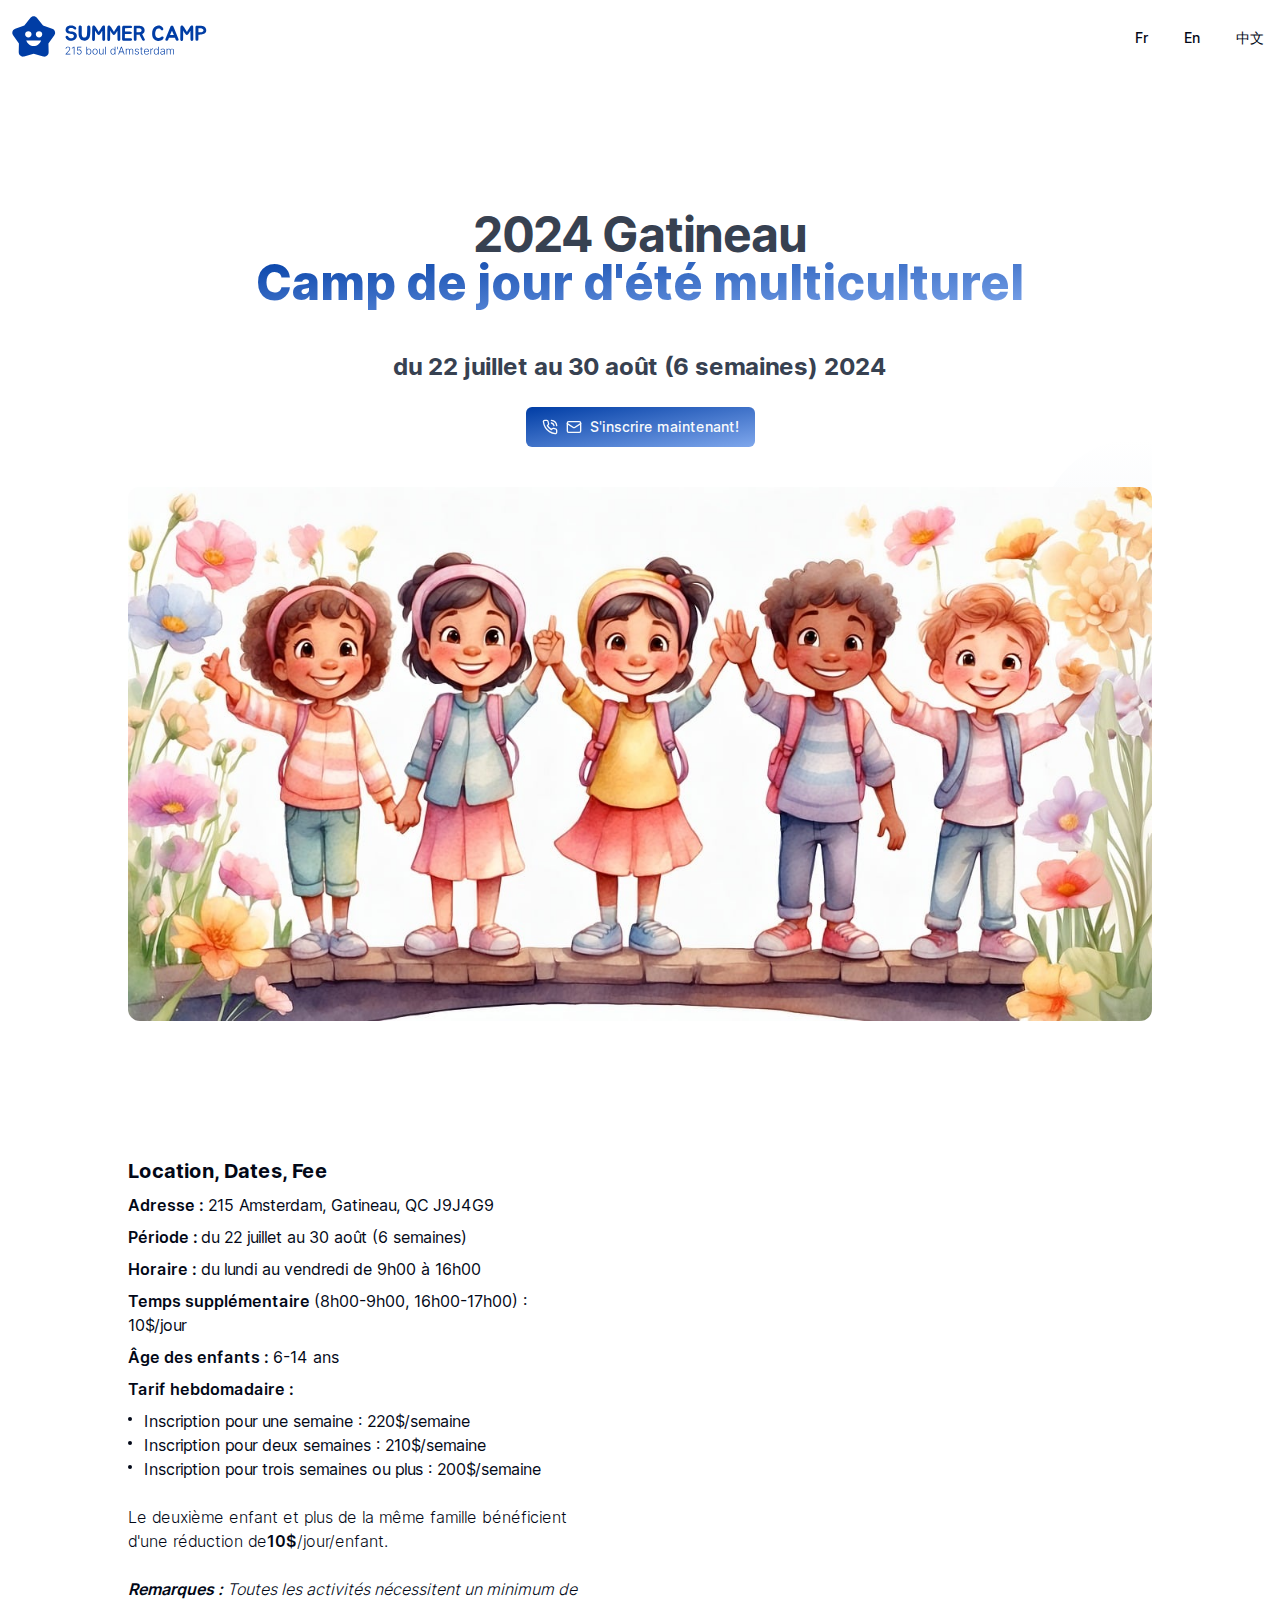
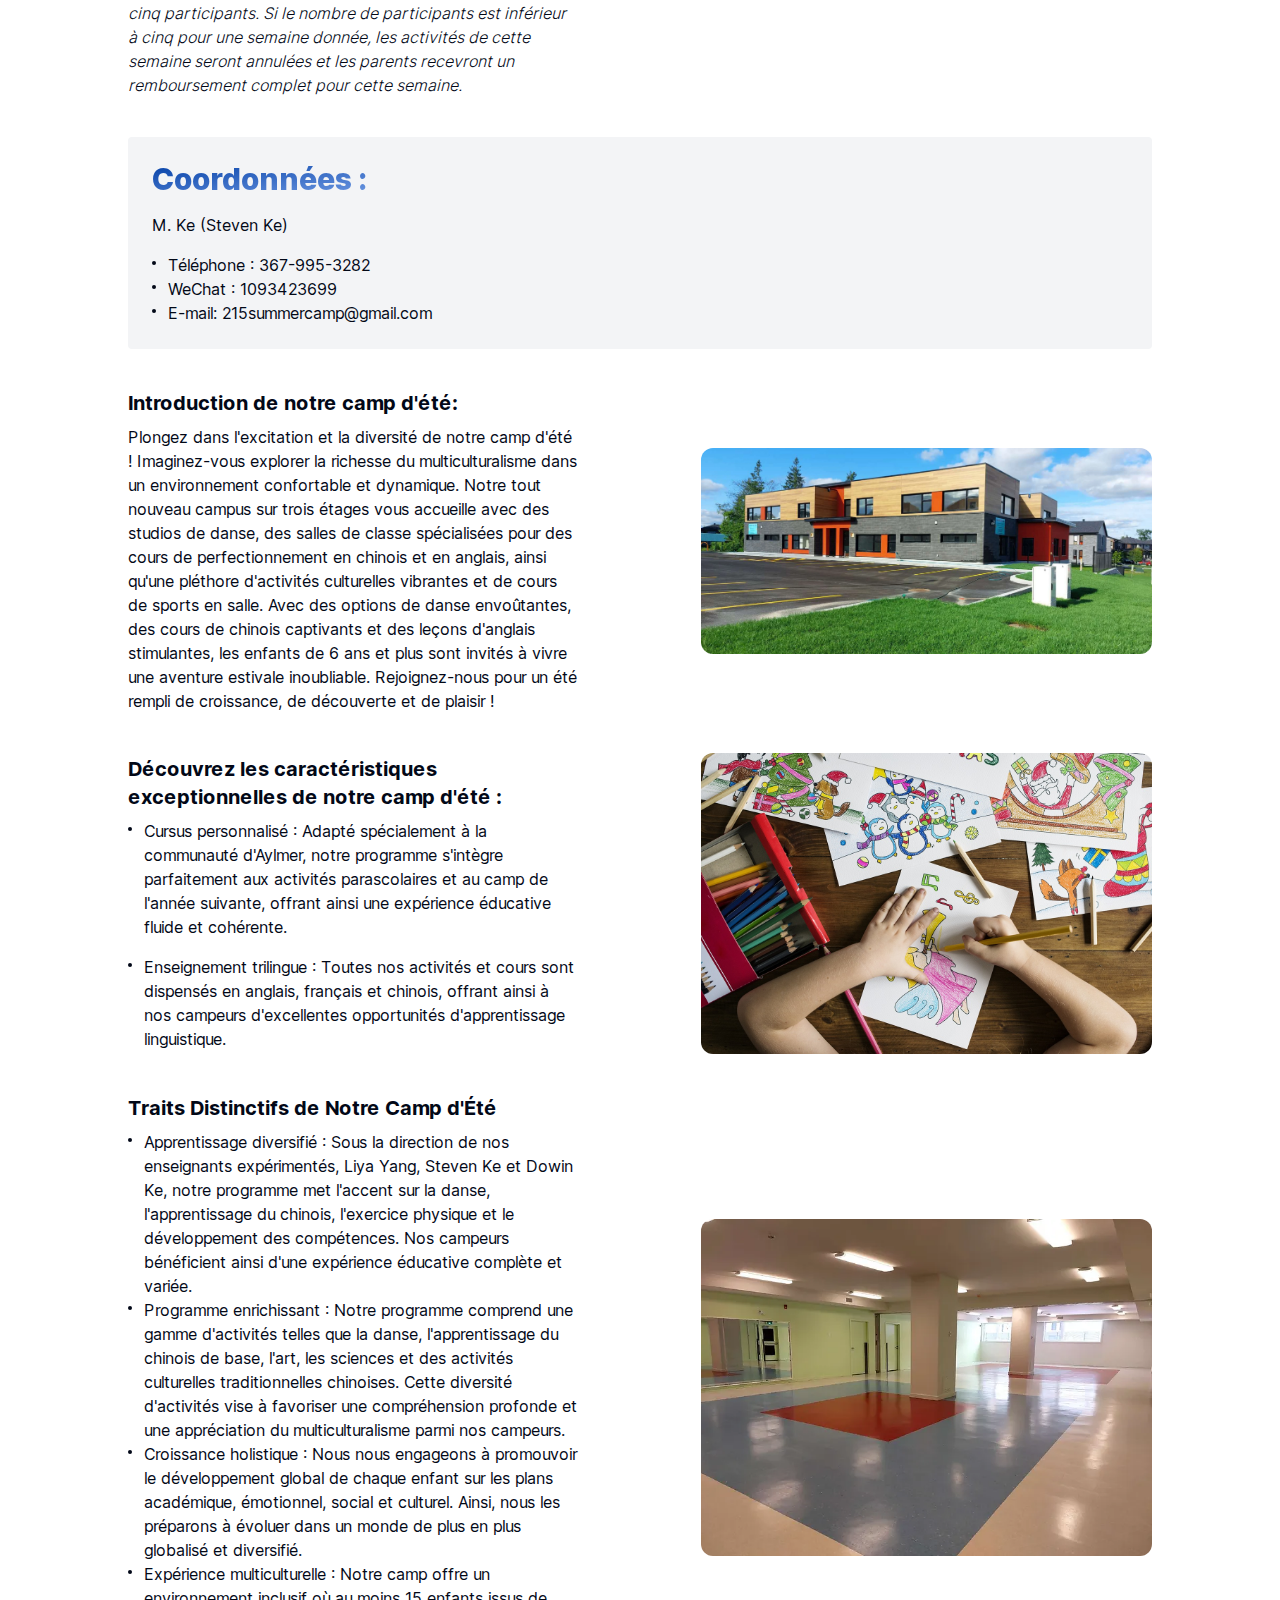
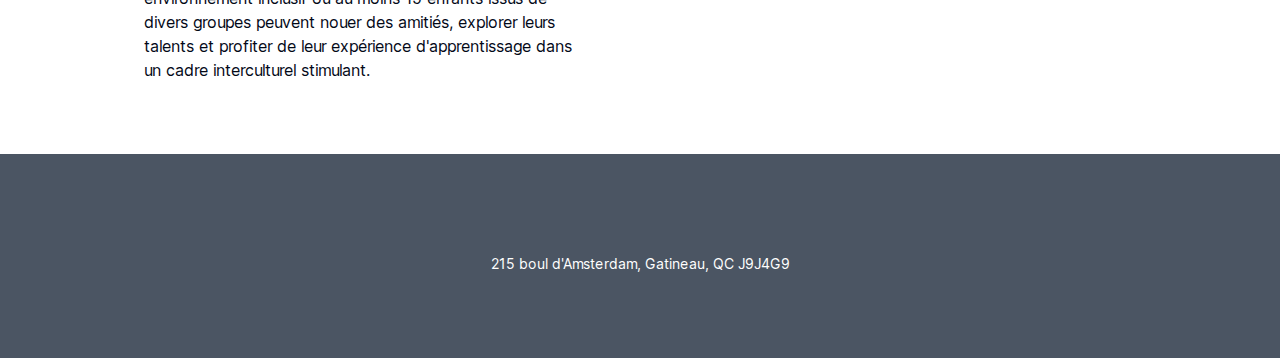
==== commit 93270f58: "Add files via upload" ====
--- a/index.html
+++ b/index.html
@@ -1 +1,452 @@
-<!DOCTYPE html><html lang="en"><head><meta charSet="utf-8"/><meta name="viewport" content="width=device-width, initial-scale=1"/><link rel="preload" href="/_next/static/media/c9a5bc6a7c948fb0-s.p.woff2" as="font" crossorigin="" type="font/woff2"/><link rel="stylesheet" href="/_next/static/css/31f5b299ca835ccf.css" data-precedence="next"/><link rel="preload" as="script" fetchPriority="low" href="/_next/static/chunks/webpack-bb4e8114a0186056.js"/><script src="/_next/static/chunks/fd9d1056-51face16839d2cb0.js" async=""></script><script src="/_next/static/chunks/23-4bc68f7d63b82895.js" async=""></script><script src="/_next/static/chunks/main-app-2ba96482fb41d545.js" async=""></script><script src="/_next/static/chunks/30-5abc79eb865a7e0a.js" async=""></script><script src="/_next/static/chunks/app/page-a4b442fc1c9b7474.js" async=""></script><script src="/_next/static/chunks/643-3a6bef33ca4ab69e.js" async=""></script><script src="/_next/static/chunks/app/layout-9900b8c756ae2423.js" async=""></script><title>Camp de jour d&#x27;été multiculturel</title><meta name="description" content="2024 Gatineau-Aylmer, Camp de jour d&#x27;été multiculturel"/><link rel="icon" href="/favicon.ico" type="image/x-icon" sizes="16x16"/><meta name="next-size-adjust"/><script src="/_next/static/chunks/polyfills-78c92fac7aa8fdd8.js" noModule=""></script></head><body class="__className_aaf875 mx-auto flex flex-col justify-center align-middle scroll-smooth, 25 juin - 30 août 2024, 215 boul d&#x27;Amsterdam, Gatineau, QC J9J4G9"><header class="flex flex-row w-full py-3 m-auto max-w-7xl"><img alt="logo" loading="lazy" width="200" height="40" decoding="async" data-nimg="1" class="ml-2 w-[150px] md:w-[200px]" style="color:transparent" src="/camp_logo.svg"/><nav aria-label="Main" data-orientation="horizontal" dir="ltr" class="relative z-10 flex max-w-max flex-1 items-center justify-center w-full ml-auto"><div style="position:relative"><ul data-orientation="horizontal" class="group flex flex-1 list-none items-center justify-center space-x-1" dir="ltr"><li><a class="group inline-flex h-10 w-max items-center justify-center rounded-md bg-background px-4 py-2 text-sm font-medium transition-colors hover:bg-accent hover:text-accent-foreground focus:bg-accent focus:text-accent-foreground focus:outline-none disabled:pointer-events-none disabled:opacity-50 data-[active]:bg-accent/50 data-[state=open]:bg-accent/50 bg-sky-100 text-blue-600" href="/" data-radix-collection-item="">Fr</a></li><li><a class="group inline-flex h-10 w-max items-center justify-center rounded-md bg-background px-4 py-2 text-sm font-medium transition-colors hover:bg-accent hover:text-accent-foreground focus:bg-accent focus:text-accent-foreground focus:outline-none disabled:pointer-events-none disabled:opacity-50 data-[active]:bg-accent/50 data-[state=open]:bg-accent/50" href="/en" data-radix-collection-item="">En</a></li><li><a class="group inline-flex h-10 w-max items-center justify-center rounded-md bg-background px-4 py-2 text-sm font-medium transition-colors hover:bg-accent hover:text-accent-foreground focus:bg-accent focus:text-accent-foreground focus:outline-none disabled:pointer-events-none disabled:opacity-50 data-[active]:bg-accent/50 data-[state=open]:bg-accent/50" href="/cn" data-radix-collection-item="">中文</a></li></ul></div><div class="absolute left-0 top-full flex justify-center"></div></nav></header><main class="flex flex-col max-w-6xl gap-10 p-3 mx-auto scroll-smooth md:p-10"><div class="relative py-24 overflow-hidden"><div class="w-full"><div class="max-w-3xl mx-auto text-center"><h1 class="text-4xl font-bold tracking-tight text-gray-700 scroll-m-20 lg:text-5xl">2024 Gatineau-Aylmer</h1><span class="text-3xl lg:text-5xl font-extrabold text-transparent bg-clip-text bg-gradient-to-br from-[#003DA5] to-[#7fa7ec]">Camp de jour d&#x27;été multiculturel</span><h4 class="mt-3 lg:text-2xl text-muted-foreground"><br/><span class="font-bold text-gray-700">25 juin - 30 août 2024</span></h4><br/><a class="inline-flex items-center justify-center whitespace-nowrap rounded-md text-sm font-medium ring-offset-background transition-colors focus-visible:outline-none focus-visible:ring-2 focus-visible:ring-ring focus-visible:ring-offset-2 disabled:pointer-events-none disabled:opacity-50 font-extrabold bg-gradient-to-br from-[#003DA5] to-[#7fa7ec] text-primary-foreground hover:to-[#003DA5] h-10 px-4 py-2" href="/#Contact"><svg xmlns="http://www.w3.org/2000/svg" width="24" height="24" viewBox="0 0 24 24" fill="none" stroke="currentColor" stroke-width="2" stroke-linecap="round" stroke-linejoin="round" class="lucide lucide-phone-call w-4 h-4 mr-2"><path d="M22 16.92v3a2 2 0 0 1-2.18 2 19.79 19.79 0 0 1-8.63-3.07 19.5 19.5 0 0 1-6-6 19.79 19.79 0 0 1-3.07-8.67A2 2 0 0 1 4.11 2h3a2 2 0 0 1 2 1.72 12.84 12.84 0 0 0 .7 2.81 2 2 0 0 1-.45 2.11L8.09 9.91a16 16 0 0 0 6 6l1.27-1.27a2 2 0 0 1 2.11-.45 12.84 12.84 0 0 0 2.81.7A2 2 0 0 1 22 16.92z"></path><path d="M14.05 2a9 9 0 0 1 8 7.94"></path><path d="M14.05 6A5 5 0 0 1 18 10"></path></svg> <svg xmlns="http://www.w3.org/2000/svg" width="24" height="24" viewBox="0 0 24 24" fill="none" stroke="currentColor" stroke-width="2" stroke-linecap="round" stroke-linejoin="round" class="lucide lucide-mail w-4 h-4 mr-2"><rect width="20" height="16" x="2" y="4" rx="2"></rect><path d="m22 7-8.97 5.7a1.94 1.94 0 0 1-2.06 0L2 7"></path></svg> S&#x27;inscrire maintenant!</a></div><div class="relative flex justify-center max-w-5xl mx-auto mt-10"><img alt="Image Description" loading="lazy" width="1024" height="480" decoding="async" data-nimg="1" class="rounded-xl" style="color:transparent" src="/ai-generated-8649571_1280.jpg"/><div class="absolute bottom-12 -start-20 -z-[1] w-48 h-48 bg-gradient-to-b from-primary-foreground via-primary-foreground to-background p-px rounded-lg"><div class="w-48 h-48 rounded-lg bg-background/10"></div></div><div class="absolute -top-12 -end-20 -z-[1] w-48 h-48 bg-gradient-to-t from-primary-foreground via-primary-foreground to-background p-px rounded-full"><div class="w-48 h-48 rounded-full bg-background/10"></div></div></div></div></div><div class="flex flex-wrap items-center justify-between max-w-5xl gap-4 m-auto md:flex-row"><div class="flex w-full flex-col gap-2 md:w-[44%]"><h4 class="text-xl font-bold">Lieu, dates, tarifs</h4><p><span class="font-semibold">address:</span> 215 boul d&#x27;Amsterdam, Gatineau, QC J9J4G9</p><p><span class="font-semibold">le dates:</span> 25 juin au 30 août 2024</p><p><span class="font-semibold">heures:</span> 8h00 à 8h45 et 16h00 à 17h30 (frais supplémentaires de 10$/jour).</p><p><span class="font-semibold">Frais:</span> 295$/semaine.</p><p class="mt-4 italic font-light">Le camp d&#x27;été propose <span class="font-semibold">R24</span>.</p></div><div class="flex flex-col w-full md:w-[44%]"><iframe width="100%" height="320" frameBorder="0" src="https://maps.google.com/maps?width=100%25&amp;height=600&amp;hl=en&amp;q=215%20Bd%20d&#x27;Amsterdam,%20Gatineau,%20QC%20J9J%203J2+(Summer%20Camp)&amp;t=&amp;z=14&amp;ie=UTF8&amp;iwloc=B&amp;output=embed"></iframe></div></div><div class="flex flex-wrap items-center justify-between max-w-5xl gap-4 m-auto md:flex-row"><div class="flex flex-col gap-2 md:w-[44%]"><h4 class="text-xl font-bold">Introduction de notre camp d&#x27;été:</h4><p>Plongez dans l&#x27;excitation et la diversité de notre camp d&#x27;été ! Imaginez-vous explorer la richesse du multiculturalisme dans un environnement confortable et dynamique. Notre tout nouveau campus sur trois étages vous accueille avec des studios de danse, des salles de classe spécialisées pour des cours de perfectionnement en chinois et en anglais, ainsi qu&#x27;une pléthore d&#x27;activités culturelles vibrantes et de cours de sports en salle. Avec des options de danse envoûtantes, des cours de chinois captivants et des leçons d&#x27;anglais stimulantes, les enfants de 6 ans et plus sont invités à vivre une aventure estivale inoubliable. Rejoignez-nous pour un été rempli de croissance, de découverte et de plaisir !</p></div><div class="flex flex-col gap-2 w-full md:w-[44%]"><div class="w-full"><img alt="Image Description" loading="lazy" width="1024" height="480" decoding="async" data-nimg="1" class="rounded-xl" style="color:transparent" src="/building.webp"/></div></div></div><div class="flex flex-wrap items-center justify-between max-w-5xl gap-4 m-auto md:flex-row"><div class="flex flex-col gap-2 md:w-[44%]"><h4 class="text-xl font-bold">Découvrez les caractéristiques exceptionnelles de notre camp d&#x27;été :</h4><ul class="list-inside"><li class="list-item-align">Cursus personnalisé : Adapté spécialement à la communauté d&#x27;Aylmer, notre programme s&#x27;intègre parfaitement aux activités parascolaires et au camp de l&#x27;année suivante, offrant ainsi une expérience éducative fluide et cohérente.</li><li class="pl-2 mt-4 list-item-align">Enseignement trilingue : Toutes nos activités et cours sont dispensés en anglais, français et chinois, offrant ainsi à nos campeurs d&#x27;excellentes opportunités d&#x27;apprentissage linguistique.</li></ul></div><div class="flex flex-col gap-2 w-full md:w-[44%]"><div class="w-full"><img alt="Image Description" loading="lazy" width="1024" height="480" decoding="async" data-nimg="1" class="rounded-xl" style="color:transparent" src="/learning.jpg"/></div></div></div><div class="flex flex-wrap items-center justify-between max-w-5xl gap-4 m-auto md:flex-row"><div class="flex flex-col gap-2 md:w-[44%]"><h4 class="text-xl font-bold">Traits Distinctifs de Notre Camp d&#x27;Été</h4><ul class="list-inside"><li class="list-item-align">Apprentissage diversifié : Sous la direction de nos enseignants expérimentés, Liya Yang, Steven Ke et Dowin Ke, notre programme met l&#x27;accent sur la danse, l&#x27;apprentissage du chinois, l&#x27;exercice physique et le développement des compétences. Nos campeurs bénéficient ainsi d&#x27;une expérience éducative complète et variée.</li><li class="list-item-align">Programme enrichissant : Notre programme comprend une gamme d&#x27;activités telles que la danse, l&#x27;apprentissage du chinois de base, l&#x27;art, les sciences et des activités culturelles traditionnelles chinoises. Cette diversité d&#x27;activités vise à favoriser une compréhension profonde et une appréciation du multiculturalisme parmi nos campeurs.</li><li class="list-item-align">Croissance holistique : Nous nous engageons à promouvoir le développement global de chaque enfant sur les plans académique, émotionnel, social et culturel. Ainsi, nous les préparons à évoluer dans un monde de plus en plus globalisé et diversifié.</li><li class="list-item-align">Expérience multiculturelle : Notre camp offre un environnement inclusif où au moins 15 enfants issus de divers groupes peuvent nouer des amitiés, explorer leurs talents et profiter de leur expérience d&#x27;apprentissage dans un cadre interculturel stimulant.</li></ul></div><div class="flex flex-col gap-2 w-full md:w-[44%]"><div class="w-full"><img alt="Image Description" loading="lazy" width="1024" height="480" decoding="async" data-nimg="1" class="rounded-xl" style="color:transparent" src="/hall.webp"/></div></div></div><div class="flex flex-wrap items-center justify-between w-full gap-4 p-3 m-auto bg-gray-100 rounded md:flex-row md:p-6"><div class="flex flex-col gap-4"><h2 id="Contact" class="text-2xl lg:text-3xl font-extrabold text-transparent bg-clip-text bg-gradient-to-br from-[#003DA5] to-[#7fa7ec]">Contactez-nous pour vous inscrire dès maintenant :</h2><ul class="list-inside"><li class="list-item-align">Teacher Steven Ke - Phone: 367-995-3282; WeChat: 1093423699</li><li class="list-item-align">Liya - Phone - 343-368-6856</li><li class="list-item-align">Jing Ping Tang - Phone: 819-328-6267</li><li class="list-item-align">Email: 215summercamp@gmail.com</li></ul></div></div></main><footer class="container w-full py-20 mt-8 bg-gray-600"><div class="container flex flex-col items-center gap-4"><p class="text-sm leading-loose text-center text-white text-balance md:text-left">Copyright © 2024 Camp d&#x27;été d&#x27;Aylmer. Tous droits réservés.</p><p class="text-sm leading-loose text-center text-white text-balance md:text-left">215 boul d&#x27;Amsterdam, Gatineau, QC J9J4G9</p></div></footer><script src="/_next/static/chunks/webpack-bb4e8114a0186056.js" async=""></script><script>(self.__next_f=self.__next_f||[]).push([0]);self.__next_f.push([2,null])</script><script>self.__next_f.push([1,"1:HL[\"/_next/static/media/c9a5bc6a7c948fb0-s.p.woff2\",\"font\",{\"crossOrigin\":\"\",\"type\":\"font/woff2\"}]\n2:HL[\"/_next/static/css/31f5b299ca835ccf.css\",\"style\"]\n"])</script><script>self.__next_f.push([1,"3:I[5751,[],\"\"]\n5:I[231,[\"30\",\"static/chunks/30-5abc79eb865a7e0a.js\",\"931\",\"static/chunks/app/page-a4b442fc1c9b7474.js\"],\"\"]\n6:I[8173,[\"30\",\"static/chunks/30-5abc79eb865a7e0a.js\",\"931\",\"static/chunks/app/page-a4b442fc1c9b7474.js\"],\"Image\"]\n7:I[1524,[\"30\",\"static/chunks/30-5abc79eb865a7e0a.js\",\"643\",\"static/chunks/643-3a6bef33ca4ab69e.js\",\"185\",\"static/chunks/app/layout-9900b8c756ae2423.js\"],\"default\"]\n8:I[9275,[],\"\"]\n9:I[1343,[],\"\"]\na:I[4685,[\"30\",\"static/chunks/30-5abc79eb865a7e0a.js\",\"643\",\"static/chunks/643-3a6bef33ca4ab69e.js\",\"185\",\"static/chunks/app/layout-9900b8c756ae2423.js\"],\"Footer\"]\nc:I[6130,[],\"\"]\nd:[]\n"])</script><script>self.__next_f.push([1,"0:[[[\"$\",\"link\",\"0\",{\"rel\":\"stylesheet\",\"href\":\"/_next/static/css/31f5b299ca835ccf.css\",\"precedence\":\"next\",\"crossOrigin\":\"$undefined\"}]],[\"$\",\"$L3\",null,{\"buildId\":\"HViyzU4L44j9DyJdg-drN\",\"assetPrefix\":\"\",\"initialCanonicalUrl\":\"/\",\"initialTree\":[\"\",{\"children\":[\"__PAGE__\",{}]},\"$undefined\",\"$undefined\",true],\"initialSeedData\":[\"\",{\"children\":[\"__PAGE__\",{},[[\"$L4\",[\"$\",\"main\",null,{\"className\":\"flex flex-col max-w-6xl gap-10 p-3 mx-auto scroll-smooth md:p-10\",\"children\":[[\"$\",\"div\",null,{\"className\":\"relative py-24 overflow-hidden\",\"children\":[\"$\",\"div\",null,{\"className\":\"w-full\",\"children\":[[\"$\",\"div\",null,{\"className\":\"max-w-3xl mx-auto text-center\",\"children\":[[\"$\",\"h1\",null,{\"className\":\"text-4xl font-bold tracking-tight text-gray-700 scroll-m-20 lg:text-5xl\",\"children\":\"2024 Gatineau-Aylmer\"}],[\"$\",\"span\",null,{\"className\":\"text-3xl lg:text-5xl font-extrabold text-transparent bg-clip-text bg-gradient-to-br from-[#003DA5] to-[#7fa7ec]\",\"children\":\"Camp de jour d'été multiculturel\"}],[\"$\",\"h4\",null,{\"className\":\"mt-3 lg:text-2xl text-muted-foreground\",\"children\":[[\"$\",\"br\",null,{}],[\"$\",\"span\",null,{\"className\":\"font-bold text-gray-700\",\"children\":\"25 juin - 30 août 2024\"}]]}],[\"$\",\"br\",null,{}],[\"$\",\"$L5\",null,{\"href\":\"/#Contact\",\"className\":\"inline-flex items-center justify-center whitespace-nowrap rounded-md text-sm font-medium ring-offset-background transition-colors focus-visible:outline-none focus-visible:ring-2 focus-visible:ring-ring focus-visible:ring-offset-2 disabled:pointer-events-none disabled:opacity-50 font-extrabold bg-gradient-to-br from-[#003DA5] to-[#7fa7ec] text-primary-foreground hover:to-[#003DA5] h-10 px-4 py-2\",\"children\":[[\"$\",\"svg\",null,{\"xmlns\":\"http://www.w3.org/2000/svg\",\"width\":24,\"height\":24,\"viewBox\":\"0 0 24 24\",\"fill\":\"none\",\"stroke\":\"currentColor\",\"strokeWidth\":2,\"strokeLinecap\":\"round\",\"strokeLinejoin\":\"round\",\"className\":\"lucide lucide-phone-call w-4 h-4 mr-2\",\"children\":[[\"$\",\"path\",\"foiqr5\",{\"d\":\"M22 16.92v3a2 2 0 0 1-2.18 2 19.79 19.79 0 0 1-8.63-3.07 19.5 19.5 0 0 1-6-6 19.79 19.79 0 0 1-3.07-8.67A2 2 0 0 1 4.11 2h3a2 2 0 0 1 2 1.72 12.84 12.84 0 0 0 .7 2.81 2 2 0 0 1-.45 2.11L8.09 9.91a16 16 0 0 0 6 6l1.27-1.27a2 2 0 0 1 2.11-.45 12.84 12.84 0 0 0 2.81.7A2 2 0 0 1 22 16.92z\"}],[\"$\",\"path\",\"vmijpz\",{\"d\":\"M14.05 2a9 9 0 0 1 8 7.94\"}],[\"$\",\"path\",\"13nbpp\",{\"d\":\"M14.05 6A5 5 0 0 1 18 10\"}],\"$undefined\"]}],\" \",[\"$\",\"svg\",null,{\"xmlns\":\"http://www.w3.org/2000/svg\",\"width\":24,\"height\":24,\"viewBox\":\"0 0 24 24\",\"fill\":\"none\",\"stroke\":\"currentColor\",\"strokeWidth\":2,\"strokeLinecap\":\"round\",\"strokeLinejoin\":\"round\",\"className\":\"lucide lucide-mail w-4 h-4 mr-2\",\"children\":[[\"$\",\"rect\",\"18n3k1\",{\"width\":\"20\",\"height\":\"16\",\"x\":\"2\",\"y\":\"4\",\"rx\":\"2\"}],[\"$\",\"path\",\"1ocrg3\",{\"d\":\"m22 7-8.97 5.7a1.94 1.94 0 0 1-2.06 0L2 7\"}],\"$undefined\"]}],\" S'inscrire maintenant!\"]}]]}],[\"$\",\"div\",null,{\"className\":\"relative flex justify-center max-w-5xl mx-auto mt-10\",\"children\":[[\"$\",\"$L6\",null,{\"src\":\"/ai-generated-8649571_1280.jpg\",\"width\":1024,\"height\":480,\"className\":\"rounded-xl\",\"alt\":\"Image Description\"}],[\"$\",\"div\",null,{\"className\":\"absolute bottom-12 -start-20 -z-[1] w-48 h-48 bg-gradient-to-b from-primary-foreground via-primary-foreground to-background p-px rounded-lg\",\"children\":[\"$\",\"div\",null,{\"className\":\"w-48 h-48 rounded-lg bg-background/10\"}]}],[\"$\",\"div\",null,{\"className\":\"absolute -top-12 -end-20 -z-[1] w-48 h-48 bg-gradient-to-t from-primary-foreground via-primary-foreground to-background p-px rounded-full\",\"children\":[\"$\",\"div\",null,{\"className\":\"w-48 h-48 rounded-full bg-background/10\"}]}]]}]]}]}],[\"$\",\"div\",null,{\"className\":\"flex flex-wrap items-center justify-between max-w-5xl gap-4 m-auto md:flex-row\",\"children\":[[\"$\",\"div\",null,{\"className\":\"flex w-full flex-col gap-2 md:w-[44%]\",\"children\":[[\"$\",\"h4\",null,{\"className\":\"text-xl font-bold\",\"children\":\"Lieu, dates, tarifs\"}],[\"$\",\"p\",null,{\"children\":[[\"$\",\"span\",null,{\"className\":\"font-semibold\",\"children\":\"address:\"}],\" 215 boul d'Amsterdam, Gatineau, QC J9J4G9\"]}],[\"$\",\"p\",null,{\"children\":[[\"$\",\"span\",null,{\"className\":\"font-semibold\",\"children\":\"le dates:\"}],\" 25 juin au 30 août 2024\"]}],[\"$\",\"p\",null,{\"children\":[[\"$\",\"span\",null,{\"className\":\"font-semibold\",\"children\":\"heures:\"}],\" 8h00 à 8h45 et 16h00 à 17h30 (frais supplémentaires de 10$/jour).\"]}],[\"$\",\"p\",null,{\"children\":[[\"$\",\"span\",null,{\"className\":\"font-semibold\",\"children\":\"Frais:\"}],\" 295$/semaine.\"]}],[\"$\",\"p\",null,{\"className\":\"mt-4 italic font-light\",\"children\":[\"Le camp d'été propose \",[\"$\",\"span\",null,{\"className\":\"font-semibold\",\"children\":\"R24\"}],\".\"]}]]}],[\"$\",\"div\",null,{\"className\":\"flex flex-col w-full md:w-[44%]\",\"children\":[\"$\",\"iframe\",null,{\"width\":\"100%\",\"height\":\"320\",\"frameBorder\":\"0\",\"src\":\"https://maps.google.com/maps?width=100%25\u0026height=600\u0026hl=en\u0026q=215%20Bd%20d'Amsterdam,%20Gatineau,%20QC%20J9J%203J2+(Summer%20Camp)\u0026t=\u0026z=14\u0026ie=UTF8\u0026iwloc=B\u0026output=embed\"}]}]]}],[\"$\",\"div\",null,{\"className\":\"flex flex-wrap items-center justify-between max-w-5xl gap-4 m-auto md:flex-row\",\"children\":[[\"$\",\"div\",null,{\"className\":\"flex flex-col gap-2 md:w-[44%]\",\"children\":[[\"$\",\"h4\",null,{\"className\":\"text-xl font-bold\",\"children\":\"Introduction de notre camp d'été:\"}],[\"$\",\"p\",null,{\"children\":\"Plongez dans l'excitation et la diversité de notre camp d'été ! Imaginez-vous explorer la richesse du multiculturalisme dans un environnement confortable et dynamique. Notre tout nouveau campus sur trois étages vous accueille avec des studios de danse, des salles de classe spécialisées pour des cours de perfectionnement en chinois et en anglais, ainsi qu'une pléthore d'activités culturelles vibrantes et de cours de sports en salle. Avec des options de danse envoûtantes, des cours de chinois captivants et des leçons d'anglais stimulantes, les enfants de 6 ans et plus sont invités à vivre une aventure estivale inoubliable. Rejoignez-nous pour un été rempli de croissance, de découverte et de plaisir !\"}]]}],[\"$\",\"div\",null,{\"className\":\"flex flex-col gap-2 w-full md:w-[44%]\",\"children\":[\"$\",\"div\",null,{\"className\":\"w-full\",\"children\":[\"$\",\"$L6\",null,{\"src\":\"/building.webp\",\"width\":1024,\"height\":480,\"className\":\"rounded-xl\",\"alt\":\"Image Description\"}]}]}]]}],[\"$\",\"div\",null,{\"className\":\"flex flex-wrap items-center justify-between max-w-5xl gap-4 m-auto md:flex-row\",\"children\":[[\"$\",\"div\",null,{\"className\":\"flex flex-col gap-2 md:w-[44%]\",\"children\":[[\"$\",\"h4\",null,{\"className\":\"text-xl font-bold\",\"children\":\"Découvrez les caractéristiques exceptionnelles de notre camp d'été :\"}],[\"$\",\"ul\",null,{\"className\":\"list-inside\",\"children\":[[\"$\",\"li\",null,{\"className\":\"list-item-align\",\"children\":\"Cursus personnalisé : Adapté spécialement à la communauté d'Aylmer, notre programme s'intègre parfaitement aux activités parascolaires et au camp de l'année suivante, offrant ainsi une expérience éducative fluide et cohérente.\"}],[\"$\",\"li\",null,{\"className\":\"pl-2 mt-4 list-item-align\",\"children\":\"Enseignement trilingue : Toutes nos activités et cours sont dispensés en anglais, français et chinois, offrant ainsi à nos campeurs d'excellentes opportunités d'apprentissage linguistique.\"}]]}]]}],[\"$\",\"div\",null,{\"className\":\"flex flex-col gap-2 w-full md:w-[44%]\",\"children\":[\"$\",\"div\",null,{\"className\":\"w-full\",\"children\":[\"$\",\"$L6\",null,{\"src\":\"/learning.jpg\",\"width\":1024,\"height\":480,\"className\":\"rounded-xl\",\"alt\":\"Image Description\"}]}]}]]}],[\"$\",\"div\",null,{\"className\":\"flex flex-wrap items-center justify-between max-w-5xl gap-4 m-auto md:flex-row\",\"children\":[[\"$\",\"div\",null,{\"className\":\"flex flex-col gap-2 md:w-[44%]\",\"children\":[[\"$\",\"h4\",null,{\"className\":\"text-xl font-bold\",\"children\":\"Traits Distinctifs de Notre Camp d'Été\"}],[\"$\",\"ul\",null,{\"className\":\"list-inside\",\"children\":[[\"$\",\"li\",null,{\"className\":\"list-item-align\",\"children\":\"Apprentissage diversifié : Sous la direction de nos enseignants expérimentés, Liya Yang, Steven Ke et Dowin Ke, notre programme met l'accent sur la danse, l'apprentissage du chinois, l'exercice physique et le développement des compétences. Nos campeurs bénéficient ainsi d'une expérience éducative complète et variée.\"}],[\"$\",\"li\",null,{\"className\":\"list-item-align\",\"children\":\"Programme enrichissant : Notre programme comprend une gamme d'activités telles que la danse, l'apprentissage du chinois de base, l'art, les sciences et des activités culturelles traditionnelles chinoises. Cette diversité d'activités vise à favoriser une compréhension profonde et une appréciation du multiculturalisme parmi nos campeurs.\"}],[\"$\",\"li\",null,{\"className\":\"list-item-align\",\"children\":\"Croissance holistique : Nous nous engageons à promouvoir le développement global de chaque enfant sur les plans académique, émotionnel, social et culturel. Ainsi, nous les préparons à évoluer dans un monde de plus en plus globalisé et diversifié.\"}],[\"$\",\"li\",null,{\"className\":\"list-item-align\",\"children\":\"Expérience multiculturelle : Notre camp offre un environnement inclusif où au moins 15 enfants issus de divers groupes peuvent nouer des amitiés, explorer leurs talents et profiter de leur expérience d'apprentissage dans un cadre interculturel stimulant.\"}]]}]]}],[\"$\",\"div\",null,{\"className\":\"flex flex-col gap-2 w-full md:w-[44%]\",\"children\":[\"$\",\"div\",null,{\"className\":\"w-full\",\"children\":[\"$\",\"$L6\",null,{\"src\":\"/hall.webp\",\"width\":1024,\"height\":480,\"className\":\"rounded-xl\",\"alt\":\"Image Description\"}]}]}]]}],[\"$\",\"div\",null,{\"className\":\"flex flex-wrap items-center justify-between w-full gap-4 p-3 m-auto bg-gray-100 rounded md:flex-row md:p-6\",\"children\":[\"$\",\"div\",null,{\"className\":\"flex flex-col gap-4\",\"children\":[[\"$\",\"h2\",null,{\"id\":\"Contact\",\"className\":\"text-2xl lg:text-3xl font-extrabold text-transparent bg-clip-text bg-gradient-to-br from-[#003DA5] to-[#7fa7ec]\",\"children\":\"Contactez-nous pour vous inscrire dès maintenant :\"}],[\"$\",\"ul\",null,{\"className\":\"list-inside\",\"children\":[[\"$\",\"li\",null,{\"className\":\"list-item-align\",\"children\":\"Teacher Steven Ke - Phone: 367-995-3282; WeChat: 1093423699\"}],[\"$\",\"li\",null,{\"className\":\"list-item-align\",\"children\":\"Liya - Phone - 343-368-6856\"}],[\"$\",\"li\",null,{\"className\":\"list-item-align\",\"children\":\"Jing Ping Tang - Phone: 819-328-6267\"}],[\"$\",\"li\",null,{\"className\":\"list-item-align\",\"children\":\"Email: 215summercamp@gmail.com\"}]]}]]}]}]]}]],null],null]},[[\"$\",\"html\",null,{\"lang\":\"en\",\"children\":[\"$\",\"body\",null,{\"className\":\"__className_aaf875 mx-auto flex flex-col justify-center align-middle scroll-smooth, 25 juin - 30 août 2024, 215 boul d'Amsterdam, Gatineau, QC J9J4G9\",\"children\":[[\"$\",\"$L7\",null,{}],[\"$\",\"$L8\",null,{\"parallelRouterKey\":\"children\",\"segmentPath\":[\"children\"],\"error\":\"$undefined\",\"errorStyles\":\"$undefined\",\"errorScripts\":\"$undefined\",\"template\":[\"$\",\"$L9\",null,{}],\"templateStyles\":\"$undefined\",\"templateScripts\":\"$undefined\",\"notFound\":[[\"$\",\"title\",null,{\"children\":\"404: This page could not be found.\"}],[\"$\",\"div\",null,{\"style\":{\"fontFamily\":\"system-ui,\\\"Segoe UI\\\",Roboto,Helvetica,Arial,sans-serif,\\\"Apple Color Emoji\\\",\\\"Segoe UI Emoji\\\"\",\"height\":\"100vh\",\"textAlign\":\"center\",\"display\":\"flex\",\"flexDirection\":\"column\",\"alignItems\":\"center\",\"justifyContent\":\"center\"},\"children\":[\"$\",\"div\",null,{\"children\":[[\"$\",\"style\",null,{\"dangerouslySetInnerHTML\":{\"__html\":\"body{color:#000;background:#fff;margin:0}.next-error-h1{border-right:1px solid rgba(0,0,0,.3)}@media (prefers-color-scheme:dark){body{color:#fff;background:#000}.next-error-h1{border-right:1px solid rgba(255,255,255,.3)}}\"}}],[\"$\",\"h1\",null,{\"className\":\"next-error-h1\",\"style\":{\"display\":\"inline-block\",\"margin\":\"0 20px 0 0\",\"padding\":\"0 23px 0 0\",\"fontSize\":24,\"fontWeight\":500,\"verticalAlign\":\"top\",\"lineHeight\":\"49px\"},\"children\":\"404\"}],[\"$\",\"div\",null,{\"style\":{\"display\":\"inline-block\"},\"children\":[\"$\",\"h2\",null,{\"style\":{\"fontSize\":14,\"fontWeight\":400,\"lineHeight\":\"49px\",\"margin\":0},\"children\":\"This page could not be found.\"}]}]]}]}]],\"notFoundStyles\":[],\"styles\":null}],[\"$\",\"$La\",null,{}]]}]}],null],null],\"couldBeIntercepted\":false,\"initialHead\":[false,\"$Lb\"],\"globalErrorComponent\":\"$c\",\"missingSlots\":\"$Wd\"}]]\n"])</script><script>self.__next_f.push([1,"b:[[\"$\",\"meta\",\"0\",{\"name\":\"viewport\",\"content\":\"width=device-width, initial-scale=1\"}],[\"$\",\"meta\",\"1\",{\"charSet\":\"utf-8\"}],[\"$\",\"title\",\"2\",{\"children\":\"Camp de jour d'été multiculturel\"}],[\"$\",\"meta\",\"3\",{\"name\":\"description\",\"content\":\"2024 Gatineau-Aylmer, Camp de jour d'été multiculturel\"}],[\"$\",\"link\",\"4\",{\"rel\":\"icon\",\"href\":\"/favicon.ico\",\"type\":\"image/x-icon\",\"sizes\":\"16x16\"}],[\"$\",\"meta\",\"5\",{\"name\":\"next-size-adjust\"}]]\n4:null\n"])</script></body></html>+<!DOCTYPE html>
+<html lang="en">
+  <head>
+    <meta charset="utf-8" />
+    <meta name="viewport" content="width=device-width, initial-scale=1" />
+    <link
+      rel="preload"
+      href="/next/static/media/c9a5bc6a7c948fb0-s.p.woff2"
+      as="font"
+      crossorigin=""
+      type="font/woff2"
+    />
+    <link
+      rel="stylesheet"
+      href="/next/static/css/31f5b299ca835ccf.css"
+      data-precedence="next"
+    />
+    <link
+      rel="preload"
+      as="script"
+      fetchPriority="low"
+      href="/next/static/chunks/webpack-bb4e8114a0186056.js"
+    />
+    <script
+      src="/next/static/chunks/fd9d1056-51face16839d2cb0.js"
+      async=""
+    ></script>
+    <script src="/next/static/chunks/23-4bc68f7d63b82895.js" async=""></script>
+    <script
+      src="/next/static/chunks/main-app-2ba96482fb41d545.js"
+      async=""
+    ></script>
+    <script src="/next/static/chunks/30-5abc79eb865a7e0a.js" async=""></script>
+    <script
+      src="/next/static/chunks/app/page-a4b442fc1c9b7474.js"
+      async=""
+    ></script>
+    <script src="/next/static/chunks/643-3a6bef33ca4ab69e.js" async=""></script>
+    <script
+      src="/next/static/chunks/app/layout-9900b8c756ae2423.js"
+      async=""
+    ></script>
+    <title>Camp de jour d&#x27;été multiculturel</title>
+    <meta
+      name="description"
+      content="2024 Gatineau-Aylmer, Camp de jour d&#x27;été multiculturel"
+    />
+    <link rel="icon" href="/favicon.ico" type="image/x-icon" sizes="16x16" />
+    <meta name="next-size-adjust" />
+    <script
+      src="/next/static/chunks/polyfills-78c92fac7aa8fdd8.js"
+      nomodule=""
+    ></script>
+  </head>
+  <body
+    class="__className_aaf875 mx-auto flex flex-col justify-center align-middle scroll-smooth, 25 juin - 30 août 2024, 215 boul d&#x27;Amsterdam, Gatineau, QC J9J4G9"
+  >
+    <header class="flex flex-row w-full py-3 m-auto max-w-7xl">
+      <img
+        alt="logo"
+        loading="lazy"
+        width="200"
+        height="40"
+        decoding="async"
+        data-nimg="1"
+        class="ml-2 w-[150px] md:w-[200px]"
+        style="color: transparent"
+        src="/camp_logo.svg"
+      />
+      <nav
+        aria-label="Main"
+        data-orientation="horizontal"
+        dir="ltr"
+        class="relative z-10 flex max-w-max flex-1 items-center justify-center w-full ml-auto"
+      >
+        <div style="position: relative">
+          <ul
+            data-orientation="horizontal"
+            class="group flex flex-1 list-none items-center justify-center space-x-1"
+            dir="ltr"
+          >
+            <li>
+              <a
+                class="group inline-flex h-10 w-max items-center justify-center rounded-md bg-background px-4 py-2 text-sm font-medium transition-colors hover:bg-accent hover:text-accent-foreground focus:bg-accent focus:text-accent-foreground focus:outline-none disabled:pointer-events-none disabled:opacity-50 data-[active]:bg-accent/50 data-[state=open]:bg-accent/50 bg-sky-100 text-blue-600"
+                href="/"
+                data-radix-collection-item=""
+                >Fr</a
+              >
+            </li>
+            <li>
+              <a
+                class="group inline-flex h-10 w-max items-center justify-center rounded-md bg-background px-4 py-2 text-sm font-medium transition-colors hover:bg-accent hover:text-accent-foreground focus:bg-accent focus:text-accent-foreground focus:outline-none disabled:pointer-events-none disabled:opacity-50 data-[active]:bg-accent/50 data-[state=open]:bg-accent/50"
+                href="/en"
+                data-radix-collection-item=""
+                >En</a
+              >
+            </li>
+            <li>
+              <a
+                class="group inline-flex h-10 w-max items-center justify-center rounded-md bg-background px-4 py-2 text-sm font-medium transition-colors hover:bg-accent hover:text-accent-foreground focus:bg-accent focus:text-accent-foreground focus:outline-none disabled:pointer-events-none disabled:opacity-50 data-[active]:bg-accent/50 data-[state=open]:bg-accent/50"
+                href="/cn"
+                data-radix-collection-item=""
+                >中文</a
+              >
+            </li>
+          </ul>
+        </div>
+        <div class="absolute left-0 top-full flex justify-center"></div>
+      </nav>
+    </header>
+    <main
+      class="flex flex-col max-w-6xl gap-10 p-3 mx-auto scroll-smooth md:p-10"
+    >
+      <div class="relative py-24 overflow-hidden">
+        <div class="w-full">
+          <div class="max-w-6xl mx-auto text-center">
+            <h1
+              class="text-4xl font-bold tracking-tight text-gray-700 scroll-m-20 lg:text-5xl"
+            >
+              2024 Gatineau
+            </h1>
+            <h1
+              class="text-3xl lg:text-5xl font-extrabold text-transparent bg-clip-text bg-gradient-to-br from-[#003DA5] to-[#7fa7ec]"
+            >
+              Camp de jour d&#x27;été multiculturel
+            </h1>
+            <h4 class="mt-3 lg:text-2xl text-muted-foreground">
+              <br /><span class="font-bold text-gray-700"
+                >du 22 juillet au 30 août (6 semaines) 2024</span
+              >
+            </h4>
+            <br /><a
+              class="inline-flex items-center justify-center whitespace-nowrap rounded-md text-sm font-medium ring-offset-background transition-colors focus-visible:outline-none focus-visible:ring-2 focus-visible:ring-ring focus-visible:ring-offset-2 disabled:pointer-events-none disabled:opacity-50 font-extrabold bg-gradient-to-br from-[#003DA5] to-[#7fa7ec] text-primary-foreground hover:to-[#003DA5] h-10 px-4 py-2"
+              href="/#Contact"
+              ><svg
+                xmlns="http://www.w3.org/2000/svg"
+                width="24"
+                height="24"
+                viewBox="0 0 24 24"
+                fill="none"
+                stroke="currentColor"
+                stroke-width="2"
+                stroke-linecap="round"
+                stroke-linejoin="round"
+                class="lucide lucide-phone-call w-4 h-4 mr-2"
+              >
+                <path
+                  d="M22 16.92v3a2 2 0 0 1-2.18 2 19.79 19.79 0 0 1-8.63-3.07 19.5 19.5 0 0 1-6-6 19.79 19.79 0 0 1-3.07-8.67A2 2 0 0 1 4.11 2h3a2 2 0 0 1 2 1.72 12.84 12.84 0 0 0 .7 2.81 2 2 0 0 1-.45 2.11L8.09 9.91a16 16 0 0 0 6 6l1.27-1.27a2 2 0 0 1 2.11-.45 12.84 12.84 0 0 0 2.81.7A2 2 0 0 1 22 16.92z"
+                ></path>
+                <path d="M14.05 2a9 9 0 0 1 8 7.94"></path>
+                <path d="M14.05 6A5 5 0 0 1 18 10"></path>
+              </svg>
+              <svg
+                xmlns="http://www.w3.org/2000/svg"
+                width="24"
+                height="24"
+                viewBox="0 0 24 24"
+                fill="none"
+                stroke="currentColor"
+                stroke-width="2"
+                stroke-linecap="round"
+                stroke-linejoin="round"
+                class="lucide lucide-mail w-4 h-4 mr-2"
+              >
+                <rect width="20" height="16" x="2" y="4" rx="2"></rect>
+                <path d="m22 7-8.97 5.7a1.94 1.94 0 0 1-2.06 0L2 7"></path>
+              </svg>
+              S&#x27;inscrire maintenant!</a
+            >
+          </div>
+          <div class="relative flex justify-center max-w-5xl mx-auto mt-10">
+            <img
+              alt="Image Description"
+              loading="lazy"
+              width="1024"
+              height="480"
+              decoding="async"
+              data-nimg="1"
+              class="rounded-xl"
+              style="color: transparent"
+              src="/ai-generated-8649571_1280.jpg"
+            />
+            <div
+              class="absolute bottom-12 -start-20 -z-[1] w-48 h-48 bg-gradient-to-b from-primary-foreground via-primary-foreground to-background p-px rounded-lg"
+            >
+              <div class="w-48 h-48 rounded-lg bg-background/10"></div>
+            </div>
+            <div
+              class="absolute -top-12 -end-20 -z-[1] w-48 h-48 bg-gradient-to-t from-primary-foreground via-primary-foreground to-background p-px rounded-full"
+            >
+              <div class="w-48 h-48 rounded-full bg-background/10"></div>
+            </div>
+          </div>
+        </div>
+      </div>
+      <div
+        class="flex flex-wrap items-center justify-between max-w-5xl gap-4 m-auto md:flex-row"
+      >
+        <div class="flex w-full flex-col gap-2 md:w-[44%]">
+          <h4 class="text-xl font-bold">Location, Dates, Fee</h4>
+          <p>
+            <span class="font-semibold">Adresse :</span> 215 Amsterdam,
+            Gatineau, QC J9J4G9
+          </p>
+          <p>
+            <span class="font-semibold">Période : </span> du 22 juillet au 30
+            août (6 semaines)
+          </p>
+          <p>
+            <span class="font-semibold">Horaire :</span> du lundi au vendredi de
+            9h00 à 16h00
+          </p>
+          <p>
+            <span class="font-semibold">Temps supplémentaire </span>(8h00-9h00,
+            16h00-17h00) : 10$/jour
+          </p>
+          <p><span class="font-semibold">Âge des enfants :</span> 6-14 ans</p>
+          <p><span class="font-semibold">Tarif hebdomadaire :</span></p>
+          <ul class="list-inside">
+            <li class="list-item-align">
+              Inscription pour une semaine : 220$/semaine
+            </li>
+            <li class="list-item-align">
+              Inscription pour deux semaines : 210$/semaine
+            </li>
+            <li class="list-item-align">
+              Inscription pour trois semaines ou plus : 200$/semaine
+            </li>
+          </ul>
+          <p class="mt-4 font-light">
+            Le deuxième enfant et plus de la même famille bénéficient d&#x27;une
+            réduction de<span class="font-semibold">10$</span>/jour/enfant.
+          </p>
+          <p class="mt-4 italic font-light">
+            <span class="font-semibold">Remarques : </span
+            ><span
+              >Toutes les activités nécessitent un minimum de cinq participants.
+              Si le nombre de participants est inférieur à cinq pour une semaine
+              donnée, les activités de cette semaine seront annulées et les
+              parents recevront un remboursement complet pour cette
+              semaine</span
+            >.
+          </p>
+        </div>
+        <div class="flex flex-col w-full md:w-[44%]">
+          <iframe
+            width="100%"
+            height="320"
+            frameborder="0"
+            src="https://maps.google.com/maps?width=100%25&amp;height=600&amp;hl=en&amp;q=215%20Bd%20d&#x27;Amsterdam,%20Gatineau,%20QC%20J9J%203J2+(Summer%20Camp)&amp;t=&amp;z=14&amp;ie=UTF8&amp;iwloc=B&amp;output=embed"
+          ></iframe>
+        </div>
+      </div>
+      <div
+        class="flex flex-wrap items-center justify-between w-full gap-4 p-3 m-auto bg-gray-100 rounded md:flex-row md:p-6"
+      >
+        <div class="flex flex-col gap-4">
+          <h2
+            id="Contact"
+            class="text-2xl lg:text-3xl font-extrabold text-transparent bg-clip-text bg-gradient-to-br from-[#003DA5] to-[#7fa7ec]"
+          >
+            Coordonnées :
+          </h2>
+          <p>M. Ke (Steven Ke)</p>
+          <ul class="list-inside">
+            <li class="list-item-align">Téléphone : 367-995-3282</li>
+            <li class="list-item-align">WeChat : 1093423699</li>
+            <li class="list-item-align">E-mail: 215summercamp@gmail.com</li>
+          </ul>
+        </div>
+      </div>
+      <div
+        class="flex flex-wrap items-center justify-between max-w-5xl gap-4 m-auto md:flex-row"
+      >
+        <div class="flex flex-col gap-2 md:w-[44%]">
+          <h4 class="text-xl font-bold">
+            Introduction de notre camp d&#x27;été:
+          </h4>
+          <p>
+            Plongez dans l&#x27;excitation et la diversité de notre camp
+            d&#x27;été ! Imaginez-vous explorer la richesse du multiculturalisme
+            dans un environnement confortable et dynamique. Notre tout nouveau
+            campus sur trois étages vous accueille avec des studios de danse,
+            des salles de classe spécialisées pour des cours de perfectionnement
+            en chinois et en anglais, ainsi qu&#x27;une pléthore
+            d&#x27;activités culturelles vibrantes et de cours de sports en
+            salle. Avec des options de danse envoûtantes, des cours de chinois
+            captivants et des leçons d&#x27;anglais stimulantes, les enfants de
+            6 ans et plus sont invités à vivre une aventure estivale
+            inoubliable. Rejoignez-nous pour un été rempli de croissance, de
+            découverte et de plaisir !
+          </p>
+        </div>
+        <div class="flex flex-col gap-2 w-full md:w-[44%]">
+          <div class="w-full">
+            <img
+              alt="Image Description"
+              loading="lazy"
+              width="1024"
+              height="480"
+              decoding="async"
+              data-nimg="1"
+              class="rounded-xl"
+              style="color: transparent"
+              src="/building.webp"
+            />
+          </div>
+        </div>
+      </div>
+      <div
+        class="flex flex-wrap items-center justify-between max-w-5xl gap-4 m-auto md:flex-row"
+      >
+        <div class="flex flex-col gap-2 md:w-[44%]">
+          <h4 class="text-xl font-bold">
+            Découvrez les caractéristiques exceptionnelles de notre camp
+            d&#x27;été :
+          </h4>
+          <ul class="list-inside">
+            <li class="list-item-align">
+              Cursus personnalisé : Adapté spécialement à la communauté
+              d&#x27;Aylmer, notre programme s&#x27;intègre parfaitement aux
+              activités parascolaires et au camp de l&#x27;année suivante,
+              offrant ainsi une expérience éducative fluide et cohérente.
+            </li>
+            <li class="pl-2 mt-4 list-item-align">
+              Enseignement trilingue : Toutes nos activités et cours sont
+              dispensés en anglais, français et chinois, offrant ainsi à nos
+              campeurs d&#x27;excellentes opportunités d&#x27;apprentissage
+              linguistique.
+            </li>
+          </ul>
+        </div>
+        <div class="flex flex-col gap-2 w-full md:w-[44%]">
+          <div class="w-full">
+            <img
+              alt="Image Description"
+              loading="lazy"
+              width="1024"
+              height="480"
+              decoding="async"
+              data-nimg="1"
+              class="rounded-xl"
+              style="color: transparent"
+              src="/learning.jpg"
+            />
+          </div>
+        </div>
+      </div>
+      <div
+        class="flex flex-wrap items-center justify-between max-w-5xl gap-4 m-auto md:flex-row"
+      >
+        <div class="flex flex-col gap-2 md:w-[44%]">
+          <h4 class="text-xl font-bold">
+            Traits Distinctifs de Notre Camp d&#x27;Été
+          </h4>
+          <ul class="list-inside">
+            <li class="list-item-align">
+              Apprentissage diversifié : Sous la direction de nos enseignants
+              expérimentés, Liya Yang, Steven Ke et Dowin Ke, notre programme
+              met l&#x27;accent sur la danse, l&#x27;apprentissage du chinois,
+              l&#x27;exercice physique et le développement des compétences. Nos
+              campeurs bénéficient ainsi d&#x27;une expérience éducative
+              complète et variée.
+            </li>
+            <li class="list-item-align">
+              Programme enrichissant : Notre programme comprend une gamme
+              d&#x27;activités telles que la danse, l&#x27;apprentissage du
+              chinois de base, l&#x27;art, les sciences et des activités
+              culturelles traditionnelles chinoises. Cette diversité
+              d&#x27;activités vise à favoriser une compréhension profonde et
+              une appréciation du multiculturalisme parmi nos campeurs.
+            </li>
+            <li class="list-item-align">
+              Croissance holistique : Nous nous engageons à promouvoir le
+              développement global de chaque enfant sur les plans académique,
+              émotionnel, social et culturel. Ainsi, nous les préparons à
+              évoluer dans un monde de plus en plus globalisé et diversifié.
+            </li>
+            <li class="list-item-align">
+              Expérience multiculturelle : Notre camp offre un environnement
+              inclusif où au moins 15 enfants issus de divers groupes peuvent
+              nouer des amitiés, explorer leurs talents et profiter de leur
+              expérience d&#x27;apprentissage dans un cadre interculturel
+              stimulant.
+            </li>
+          </ul>
+        </div>
+        <div class="flex flex-col gap-2 w-full md:w-[44%]">
+          <div class="w-full">
+            <img
+              alt="Image Description"
+              loading="lazy"
+              width="1024"
+              height="480"
+              decoding="async"
+              data-nimg="1"
+              class="rounded-xl"
+              style="color: transparent"
+              src="/hall.webp"
+            />
+          </div>
+        </div>
+      </div>
+    </main>
+    <footer class="container w-full py-20 mt-8 bg-gray-600">
+      <div class="container flex flex-col items-center gap-4">
+        <p
+          class="text-sm leading-loose text-center text-white text-balance md:text-left"
+        >
+          Copyright © 2024 Camp d&#x27;été d&#x27;Aylmer. Tous droits réservés.
+        </p>
+        <p
+          class="text-sm leading-loose text-center text-white text-balance md:text-left"
+        >
+          215 boul d&#x27;Amsterdam, Gatineau, QC J9J4G9
+        </p>
+      </div>
+    </footer>
+    <script
+      src="/next/static/chunks/webpack-bb4e8114a0186056.js"
+      async=""
+    ></script>
+    <script>
+      ;(self.__next_f = self.__next_f || []).push([0])
+      self.__next_f.push([2, null])
+    </script>
+    <script>
+      self.__next_f.push([
+        1,
+        '1:HL["/next/static/media/c9a5bc6a7c948fb0-s.p.woff2","font",{"crossOrigin":"","type":"font/woff2"}]\n2:HL["/next/static/css/31f5b299ca835ccf.css","style"]\n',
+      ])
+    </script>
+    <script>
+      self.__next_f.push([
+        1,
+        '3:I[5751,[],""]\n5:I[231,["30","static/chunks/30-5abc79eb865a7e0a.js","931","static/chunks/app/page-a4b442fc1c9b7474.js"],""]\n6:I[8173,["30","static/chunks/30-5abc79eb865a7e0a.js","931","static/chunks/app/page-a4b442fc1c9b7474.js"],"Image"]\n7:I[1524,["30","static/chunks/30-5abc79eb865a7e0a.js","643","static/chunks/643-3a6bef33ca4ab69e.js","185","static/chunks/app/layout-9900b8c756ae2423.js"],"default"]\n8:I[9275,[],""]\n9:I[1343,[],""]\na:I[4685,["30","static/chunks/30-5abc79eb865a7e0a.js","643","static/chunks/643-3a6bef33ca4ab69e.js","185","static/chunks/app/layout-9900b8c756ae2423.js"],"Footer"]\nc:I[6130,[],""]\nd:[]\n',
+      ])
+    </script>
+    <script>
+      self.__next_f.push([
+        1,
+        '0:[[["$","link","0",{"rel":"stylesheet","href":"/next/static/css/31f5b299ca835ccf.css","precedence":"next","crossOrigin":"$undefined"}]],["$","$L3",null,{"buildId":"YCN91ffElohwIgYRCJcfZ","assetPrefix":"","initialCanonicalUrl":"/","initialTree":["",{"children":["__PAGE__",{}]},"$undefined","$undefined",true],"initialSeedData":["",{"children":["__PAGE__",{},[["$L4",["$","main",null,{"className":"flex flex-col max-w-6xl gap-10 p-3 mx-auto scroll-smooth md:p-10","children":[["$","div",null,{"className":"relative py-24 overflow-hidden","children":["$","div",null,{"className":"w-full","children":[["$","div",null,{"className":"max-w-3xl mx-auto text-center","children":[["$","h1",null,{"className":"text-4xl font-bold tracking-tight text-gray-700 scroll-m-20 lg:text-5xl","children":"2024 Gatineau"}],["$","span",null,{"className":"text-3xl lg:text-5xl font-extrabold text-transparent bg-clip-text bg-gradient-to-br from-[#003DA5] to-[#7fa7ec]","children":"Camp de jour d\'été multiculturel"}],["$","h4",null,{"className":"mt-3 lg:text-2xl text-muted-foreground","children":[["$","br",null,{}],["$","span",null,{"className":"font-bold text-gray-700","children":"du 22 juillet au 30 août (6 semaines) 2024"}]]}],["$","br",null,{}],["$","$L5",null,{"href":"/#Contact","className":"inline-flex items-center justify-center whitespace-nowrap rounded-md text-sm font-medium ring-offset-background transition-colors focus-visible:outline-none focus-visible:ring-2 focus-visible:ring-ring focus-visible:ring-offset-2 disabled:pointer-events-none disabled:opacity-50 font-extrabold bg-gradient-to-br from-[#003DA5] to-[#7fa7ec] text-primary-foreground hover:to-[#003DA5] h-10 px-4 py-2","children":[["$","svg",null,{"xmlns":"http://www.w3.org/2000/svg","width":24,"height":24,"viewBox":"0 0 24 24","fill":"none","stroke":"currentColor","strokeWidth":2,"strokeLinecap":"round","strokeLinejoin":"round","className":"lucide lucide-phone-call w-4 h-4 mr-2","children":[["$","path","foiqr5",{"d":"M22 16.92v3a2 2 0 0 1-2.18 2 19.79 19.79 0 0 1-8.63-3.07 19.5 19.5 0 0 1-6-6 19.79 19.79 0 0 1-3.07-8.67A2 2 0 0 1 4.11 2h3a2 2 0 0 1 2 1.72 12.84 12.84 0 0 0 .7 2.81 2 2 0 0 1-.45 2.11L8.09 9.91a16 16 0 0 0 6 6l1.27-1.27a2 2 0 0 1 2.11-.45 12.84 12.84 0 0 0 2.81.7A2 2 0 0 1 22 16.92z"}],["$","path","vmijpz",{"d":"M14.05 2a9 9 0 0 1 8 7.94"}],["$","path","13nbpp",{"d":"M14.05 6A5 5 0 0 1 18 10"}],"$undefined"]}]," ",["$","svg",null,{"xmlns":"http://www.w3.org/2000/svg","width":24,"height":24,"viewBox":"0 0 24 24","fill":"none","stroke":"currentColor","strokeWidth":2,"strokeLinecap":"round","strokeLinejoin":"round","className":"lucide lucide-mail w-4 h-4 mr-2","children":[["$","rect","18n3k1",{"width":"20","height":"16","x":"2","y":"4","rx":"2"}],["$","path","1ocrg3",{"d":"m22 7-8.97 5.7a1.94 1.94 0 0 1-2.06 0L2 7"}],"$undefined"]}]," S\'inscrire maintenant!"]}]]}],["$","div",null,{"className":"relative flex justify-center max-w-5xl mx-auto mt-10","children":[["$","$L6",null,{"src":"/ai-generated-8649571_1280.jpg","width":1024,"height":480,"className":"rounded-xl","alt":"Image Description"}],["$","div",null,{"className":"absolute bottom-12 -start-20 -z-[1] w-48 h-48 bg-gradient-to-b from-primary-foreground via-primary-foreground to-background p-px rounded-lg","children":["$","div",null,{"className":"w-48 h-48 rounded-lg bg-background/10"}]}],["$","div",null,{"className":"absolute -top-12 -end-20 -z-[1] w-48 h-48 bg-gradient-to-t from-primary-foreground via-primary-foreground to-background p-px rounded-full","children":["$","div",null,{"className":"w-48 h-48 rounded-full bg-background/10"}]}]]}]]}]}],["$","div",null,{"className":"flex flex-wrap items-center justify-between max-w-5xl gap-4 m-auto md:flex-row","children":[["$","div",null,{"className":"flex w-full flex-col gap-2 md:w-[44%]","children":[["$","h4",null,{"className":"text-xl font-bold","children":"Location, Dates, Fee"}],["$","p",null,{"children":[["$","span",null,{"className":"font-semibold","children":"Adresse :"}]," 215 Amsterdam, Gatineau, QC J9J4G9"]}],["$","p",null,{"children":[["$","span",null,{"className":"font-semibold","children":"Période : "}]," du 22 juillet au 30 août (6 semaines)"]}],["$","p",null,{"children":[["$","span",null,{"className":"font-semibold","children":"Horaire :"}]," du lundi au vendredi de 9h00 à 16h00"]}],["$","p",null,{"children":[["$","span",null,{"className":"font-semibold","children":"Temps supplémentaire "}],"(8h00-9h00, 16h00-17h00) : 10$/jour"]}],["$","p",null,{"children":[["$","span",null,{"className":"font-semibold","children":"Âge des enfants :"}]," 6-14 ans"]}],["$","p",null,{"children":[["$","span",null,{"className":"font-semibold","children":"Tarif hebdomadaire :"}]," "]}],["$","ul",null,{"className":"list-inside","children":[["$","li",null,{"className":"list-item-align","children":"Inscription pour une semaine : 220$/semaine"}],["$","li",null,{"className":"list-item-align","children":"Inscription pour deux semaines : 210$/semaine"}],["$","li",null,{"className":"list-item-align","children":"Inscription pour trois semaines ou plus : 200$/semaine"}]]}],["$","p",null,{"className":"mt-4 font-light","children":["Le deuxième enfant et plus de la même famille bénéficient d\'une réduction de",["$","span",null,{"className":"font-semibold","children":"10$"}],"/jour/enfant."]}],["$","p",null,{"className":"mt-4 italic font-light","children":[["$","span",null,{"className":"font-semibold","children":"Remarques : "}],["$","span",null,{"children":"Toutes les activités nécessitent un minimum de cinq participants. Si le nombre de participants est inférieur à cinq pour une semaine donnée, les activités de cette semaine seront annulées et les parents recevront un remboursement complet pour cette semaine"}],"."]}]]}],["$","div",null,{"className":"flex flex-col w-full md:w-[44%]","children":["$","iframe",null,{"width":"100%","height":"320","frameBorder":"0","src":"https://maps.google.com/maps?width=100%25\u0026height=600\u0026hl=en\u0026q=215%20Bd%20d\'Amsterdam,%20Gatineau,%20QC%20J9J%203J2+(Summer%20Camp)\u0026t=\u0026z=14\u0026ie=UTF8\u0026iwloc=B\u0026output=embed"}]}]]}],["$","div",null,{"className":"flex flex-wrap items-center justify-between w-full gap-4 p-3 m-auto bg-gray-100 rounded md:flex-row md:p-6","children":["$","div",null,{"className":"flex flex-col gap-4","children":[["$","h2",null,{"id":"Contact","className":"text-2xl lg:text-3xl font-extrabold text-transparent bg-clip-text bg-gradient-to-br from-[#003DA5] to-[#7fa7ec]","children":"Coordonnées :"}],["$","p",null,{"children":"M. Ke (Steven Ke) "}],["$","ul",null,{"className":"list-inside","children":[["$","li",null,{"className":"list-item-align","children":"Téléphone : 367-995-3282"}],["$","li",null,{"className":"list-item-align","children":"WeChat : 1093423699"}],["$","li",null,{"className":"list-item-align","children":"E-mail: 215summercamp@gmail.com"}]]}]]}]}],["$","div",null,{"className":"flex flex-wrap items-center justify-between max-w-5xl gap-4 m-auto md:flex-row","children":[["$","div",null,{"className":"flex flex-col gap-2 md:w-[44%]","children":[["$","h4",null,{"className":"text-xl font-bold","children":"Introduction de notre camp d\'été:"}],["$","p",null,{"children":"Plongez dans l\'excitation et la diversité de notre camp d\'été ! Imaginez-vous explorer la richesse du multiculturalisme dans un environnement confortable et dynamique. Notre tout nouveau campus sur trois étages vous accueille avec des studios de danse, des salles de classe spécialisées pour des cours de perfectionnement en chinois et en anglais, ainsi qu\'une pléthore d\'activités culturelles vibrantes et de cours de sports en salle. Avec des options de danse envoûtantes, des cours de chinois captivants et des leçons d\'anglais stimulantes, les enfants de 6 ans et plus sont invités à vivre une aventure estivale inoubliable. Rejoignez-nous pour un été rempli de croissance, de découverte et de plaisir !"}]]}],["$","div",null,{"className":"flex flex-col gap-2 w-full md:w-[44%]","children":["$","div",null,{"className":"w-full","children":["$","$L6",null,{"src":"/building.webp","width":1024,"height":480,"className":"rounded-xl","alt":"Image Description"}]}]}]]}],["$","div",null,{"className":"flex flex-wrap items-center justify-between max-w-5xl gap-4 m-auto md:flex-row","children":[["$","div",null,{"className":"flex flex-col gap-2 md:w-[44%]","children":[["$","h4",null,{"className":"text-xl font-bold","children":"Découvrez les caractéristiques exceptionnelles de notre camp d\'été :"}],["$","ul",null,{"className":"list-inside","children":[["$","li",null,{"className":"list-item-align","children":"Cursus personnalisé : Adapté spécialement à la communauté d\'Aylmer, notre programme s\'intègre parfaitement aux activités parascolaires et au camp de l\'année suivante, offrant ainsi une expérience éducative fluide et cohérente."}],["$","li",null,{"className":"pl-2 mt-4 list-item-align","children":"Enseignement trilingue : Toutes nos activités et cours sont dispensés en anglais, français et chinois, offrant ainsi à nos campeurs d\'excellentes opportunités d\'apprentissage linguistique."}]]}]]}],["$","div",null,{"className":"flex flex-col gap-2 w-full md:w-[44%]","children":["$","div",null,{"className":"w-full","children":["$","$L6",null,{"src":"/learning.jpg","width":1024,"height":480,"className":"rounded-xl","alt":"Image Description"}]}]}]]}],["$","div",null,{"className":"flex flex-wrap items-center justify-between max-w-5xl gap-4 m-auto md:flex-row","children":[["$","div",null,{"className":"flex flex-col gap-2 md:w-[44%]","children":[["$","h4",null,{"className":"text-xl font-bold","children":"Traits Distinctifs de Notre Camp d\'Été"}],["$","ul",null,{"className":"list-inside","children":[["$","li",null,{"className":"list-item-align","children":"Apprentissage diversifié : Sous la direction de nos enseignants expérimentés, Liya Yang, Steven Ke et Dowin Ke, notre programme met l\'accent sur la danse, l\'apprentissage du chinois, l\'exercice physique et le développement des compétences. Nos campeurs bénéficient ainsi d\'une expérience éducative complète et variée."}],["$","li",null,{"className":"list-item-align","children":"Programme enrichissant : Notre programme comprend une gamme d\'activités telles que la danse, l\'apprentissage du chinois de base, l\'art, les sciences et des activités culturelles traditionnelles chinoises. Cette diversité d\'activités vise à favoriser une compréhension profonde et une appréciation du multiculturalisme parmi nos campeurs."}],["$","li",null,{"className":"list-item-align","children":"Croissance holistique : Nous nous engageons à promouvoir le développement global de chaque enfant sur les plans académique, émotionnel, social et culturel. Ainsi, nous les préparons à évoluer dans un monde de plus en plus globalisé et diversifié."}],["$","li",null,{"className":"list-item-align","children":"Expérience multiculturelle : Notre camp offre un environnement inclusif où au moins 15 enfants issus de divers groupes peuvent nouer des amitiés, explorer leurs talents et profiter de leur expérience d\'apprentissage dans un cadre interculturel stimulant."}]]}]]}],["$","div",null,{"className":"flex flex-col gap-2 w-full md:w-[44%]","children":["$","div",null,{"className":"w-full","children":["$","$L6",null,{"src":"/hall.webp","width":1024,"height":480,"className":"rounded-xl","alt":"Image Description"}]}]}]]}]]}]],null],null]},[["$","html",null,{"lang":"en","children":["$","body",null,{"className":"__className_aaf875 mx-auto flex flex-col justify-center align-middle scroll-smooth, 25 juin - 30 août 2024, 215 boul d\'Amsterdam, Gatineau, QC J9J4G9","children":[["$","$L7",null,{}],["$","$L8",null,{"parallelRouterKey":"children","segmentPath":["children"],"error":"$undefined","errorStyles":"$undefined","errorScripts":"$undefined","template":["$","$L9",null,{}],"templateStyles":"$undefined","templateScripts":"$undefined","notFound":[["$","title",null,{"children":"404: This page could not be found."}],["$","div",null,{"style":{"fontFamily":"system-ui,\\"Segoe UI\\",Roboto,Helvetica,Arial,sans-serif,\\"Apple Color Emoji\\",\\"Segoe UI Emoji\\"","height":"100vh","textAlign":"center","display":"flex","flexDirection":"column","alignItems":"center","justifyContent":"center"},"children":["$","div",null,{"children":[["$","style",null,{"dangerouslySetInnerHTML":{"__html":"body{color:#000;background:#fff;margin:0}.next-error-h1{border-right:1px solid rgba(0,0,0,.3)}@media (prefers-color-scheme:dark){body{color:#fff;background:#000}.next-error-h1{border-right:1px solid rgba(255,255,255,.3)}}"}}],["$","h1",null,{"className":"next-error-h1","style":{"display":"inline-block","margin":"0 20px 0 0","padding":"0 23px 0 0","fontSize":24,"fontWeight":500,"verticalAlign":"top","lineHeight":"49px"},"children":"404"}],["$","div",null,{"style":{"display":"inline-block"},"children":["$","h2",null,{"style":{"fontSize":14,"fontWeight":400,"lineHeight":"49px","margin":0},"children":"This page could not be found."}]}]]}]}]],"notFoundStyles":[],"styles":null}],["$","$La",null,{}]]}]}],null],null],"couldBeIntercepted":false,"initialHead":[false,"$Lb"],"globalErrorComponent":"$c","missingSlots":"$Wd"}]]\n',
+      ])
+    </script>
+    <script>
+      self.__next_f.push([
+        1,
+        'b:[["$","meta","0",{"name":"viewport","content":"width=device-width, initial-scale=1"}],["$","meta","1",{"charSet":"utf-8"}],["$","title","2",{"children":"Camp de jour d\'été multiculturel"}],["$","meta","3",{"name":"description","content":"2024 Gatineau-Aylmer, Camp de jour d\'été multiculturel"}],["$","link","4",{"rel":"icon","href":"/favicon.ico","type":"image/x-icon","sizes":"16x16"}],["$","meta","5",{"name":"next-size-adjust"}]]\n4:null\n',
+      ])
+    </script>
+  </body>
+</html>
--- a/next/static/css/31f5b299ca835ccf.css
+++ b/next/static/css/31f5b299ca835ccf.css
@@ -0,0 +1,5 @@
+@font-face{font-family:__Inter_aaf875;font-style:normal;font-weight:100 900;font-display:swap;src:url(/_next/static/media/ec159349637c90ad-s.woff2) format("woff2");unicode-range:u+0460-052f,u+1c80-1c88,u+20b4,u+2de0-2dff,u+a640-a69f,u+fe2e-fe2f}@font-face{font-family:__Inter_aaf875;font-style:normal;font-weight:100 900;font-display:swap;src:url(/_next/static/media/513657b02c5c193f-s.woff2) format("woff2");unicode-range:u+0301,u+0400-045f,u+0490-0491,u+04b0-04b1,u+2116}@font-face{font-family:__Inter_aaf875;font-style:normal;font-weight:100 900;font-display:swap;src:url(/_next/static/media/fd4db3eb5472fc27-s.woff2) format("woff2");unicode-range:u+1f??}@font-face{font-family:__Inter_aaf875;font-style:normal;font-weight:100 900;font-display:swap;src:url(/_next/static/media/51ed15f9841b9f9d-s.woff2) format("woff2");unicode-range:u+0370-0377,u+037a-037f,u+0384-038a,u+038c,u+038e-03a1,u+03a3-03ff}@font-face{font-family:__Inter_aaf875;font-style:normal;font-weight:100 900;font-display:swap;src:url(/_next/static/media/05a31a2ca4975f99-s.woff2) format("woff2");unicode-range:u+0102-0103,u+0110-0111,u+0128-0129,u+0168-0169,u+01a0-01a1,u+01af-01b0,u+0300-0301,u+0303-0304,u+0308-0309,u+0323,u+0329,u+1ea0-1ef9,u+20ab}@font-face{font-family:__Inter_aaf875;font-style:normal;font-weight:100 900;font-display:swap;src:url(/_next/static/media/d6b16ce4a6175f26-s.woff2) format("woff2");unicode-range:u+0100-02af,u+0304,u+0308,u+0329,u+1e00-1e9f,u+1ef2-1eff,u+2020,u+20a0-20ab,u+20ad-20c0,u+2113,u+2c60-2c7f,u+a720-a7ff}@font-face{font-family:__Inter_aaf875;font-style:normal;font-weight:100 900;font-display:swap;src:url(/_next/static/media/c9a5bc6a7c948fb0-s.p.woff2) format("woff2");unicode-range:u+00??,u+0131,u+0152-0153,u+02bb-02bc,u+02c6,u+02da,u+02dc,u+0304,u+0308,u+0329,u+2000-206f,u+2074,u+20ac,u+2122,u+2191,u+2193,u+2212,u+2215,u+feff,u+fffd}@font-face{font-family:__Inter_Fallback_aaf875;src:local("Arial");ascent-override:90.49%;descent-override:22.56%;line-gap-override:0.00%;size-adjust:107.06%}.__className_aaf875{font-family:__Inter_aaf875,__Inter_Fallback_aaf875;font-style:normal}
+
+/*
+! tailwindcss v3.4.3 | MIT License | https://tailwindcss.com
+*/*,:after,:before{box-sizing:border-box;border:0 solid #e5e7eb}:after,:before{--tw-content:""}:host,html{line-height:1.5;-webkit-text-size-adjust:100%;-moz-tab-size:4;tab-size:4;font-family:ui-sans-serif,system-ui,sans-serif,Apple Color Emoji,Segoe UI Emoji,Segoe UI Symbol,Noto Color Emoji;font-feature-settings:normal;font-variation-settings:normal;-webkit-tap-highlight-color:transparent}body{margin:0;line-height:inherit}hr{height:0;color:inherit;border-top-width:1px}abbr:where([title]){text-decoration:underline dotted}h1,h2,h3,h4,h5,h6{font-size:inherit;font-weight:inherit}a{color:inherit;text-decoration:inherit}b,strong{font-weight:bolder}code,kbd,pre,samp{font-family:ui-monospace,SFMono-Regular,Menlo,Monaco,Consolas,Liberation Mono,Courier New,monospace;font-feature-settings:normal;font-variation-settings:normal;font-size:1em}small{font-size:80%}sub,sup{font-size:75%;line-height:0;position:relative;vertical-align:baseline}sub{bottom:-.25em}sup{top:-.5em}table{text-indent:0;border-color:inherit;border-collapse:collapse}button,input,optgroup,select,textarea{font-family:inherit;font-feature-settings:inherit;font-variation-settings:inherit;font-size:100%;font-weight:inherit;line-height:inherit;letter-spacing:inherit;color:inherit;margin:0;padding:0}button,select{text-transform:none}button,input:where([type=button]),input:where([type=reset]),input:where([type=submit]){-webkit-appearance:button;background-color:transparent;background-image:none}:-moz-focusring{outline:auto}:-moz-ui-invalid{box-shadow:none}progress{vertical-align:baseline}::-webkit-inner-spin-button,::-webkit-outer-spin-button{height:auto}[type=search]{-webkit-appearance:textfield;outline-offset:-2px}::-webkit-search-decoration{-webkit-appearance:none}::-webkit-file-upload-button{-webkit-appearance:button;font:inherit}summary{display:list-item}blockquote,dd,dl,figure,h1,h2,h3,h4,h5,h6,hr,p,pre{margin:0}fieldset{margin:0}fieldset,legend{padding:0}menu,ol,ul{list-style:none;margin:0;padding:0}dialog{padding:0}textarea{resize:vertical}input::placeholder,textarea::placeholder{opacity:1;color:#9ca3af}[role=button],button{cursor:pointer}:disabled{cursor:default}audio,canvas,embed,iframe,img,object,svg,video{display:block;vertical-align:middle}img,video{max-width:100%;height:auto}[hidden]{display:none}:root{--background:0 0% 100%;--foreground:222.2 84% 4.9%;--card:0 0% 100%;--card-foreground:222.2 84% 4.9%;--popover:0 0% 100%;--popover-foreground:222.2 84% 4.9%;--primary:222.2 47.4% 11.2%;--primary-foreground:210 40% 98%;--secondary:210 40% 96.1%;--secondary-foreground:222.2 47.4% 11.2%;--muted:210 40% 96.1%;--muted-foreground:215.4 16.3% 46.9%;--accent:210 40% 96.1%;--accent-foreground:222.2 47.4% 11.2%;--destructive:0 84.2% 60.2%;--destructive-foreground:210 40% 98%;--border:214.3 31.8% 91.4%;--input:214.3 31.8% 91.4%;--ring:222.2 84% 4.9%;--radius:0.5rem}*{border-color:hsl(var(--border))}body{background-color:hsl(var(--background));color:hsl(var(--foreground))}*,:after,:before{--tw-border-spacing-x:0;--tw-border-spacing-y:0;--tw-translate-x:0;--tw-translate-y:0;--tw-rotate:0;--tw-skew-x:0;--tw-skew-y:0;--tw-scale-x:1;--tw-scale-y:1;--tw-pan-x: ;--tw-pan-y: ;--tw-pinch-zoom: ;--tw-scroll-snap-strictness:proximity;--tw-gradient-from-position: ;--tw-gradient-via-position: ;--tw-gradient-to-position: ;--tw-ordinal: ;--tw-slashed-zero: ;--tw-numeric-figure: ;--tw-numeric-spacing: ;--tw-numeric-fraction: ;--tw-ring-inset: ;--tw-ring-offset-width:0px;--tw-ring-offset-color:#fff;--tw-ring-color:rgba(59,130,246,.5);--tw-ring-offset-shadow:0 0 #0000;--tw-ring-shadow:0 0 #0000;--tw-shadow:0 0 #0000;--tw-shadow-colored:0 0 #0000;--tw-blur: ;--tw-brightness: ;--tw-contrast: ;--tw-grayscale: ;--tw-hue-rotate: ;--tw-invert: ;--tw-saturate: ;--tw-sepia: ;--tw-drop-shadow: ;--tw-backdrop-blur: ;--tw-backdrop-brightness: ;--tw-backdrop-contrast: ;--tw-backdrop-grayscale: ;--tw-backdrop-hue-rotate: ;--tw-backdrop-invert: ;--tw-backdrop-opacity: ;--tw-backdrop-saturate: ;--tw-backdrop-sepia: ;--tw-contain-size: ;--tw-contain-layout: ;--tw-contain-paint: ;--tw-contain-style: }::backdrop{--tw-border-spacing-x:0;--tw-border-spacing-y:0;--tw-translate-x:0;--tw-translate-y:0;--tw-rotate:0;--tw-skew-x:0;--tw-skew-y:0;--tw-scale-x:1;--tw-scale-y:1;--tw-pan-x: ;--tw-pan-y: ;--tw-pinch-zoom: ;--tw-scroll-snap-strictness:proximity;--tw-gradient-from-position: ;--tw-gradient-via-position: ;--tw-gradient-to-position: ;--tw-ordinal: ;--tw-slashed-zero: ;--tw-numeric-figure: ;--tw-numeric-spacing: ;--tw-numeric-fraction: ;--tw-ring-inset: ;--tw-ring-offset-width:0px;--tw-ring-offset-color:#fff;--tw-ring-color:rgba(59,130,246,.5);--tw-ring-offset-shadow:0 0 #0000;--tw-ring-shadow:0 0 #0000;--tw-shadow:0 0 #0000;--tw-shadow-colored:0 0 #0000;--tw-blur: ;--tw-brightness: ;--tw-contrast: ;--tw-grayscale: ;--tw-hue-rotate: ;--tw-invert: ;--tw-saturate: ;--tw-sepia: ;--tw-drop-shadow: ;--tw-backdrop-blur: ;--tw-backdrop-brightness: ;--tw-backdrop-contrast: ;--tw-backdrop-grayscale: ;--tw-backdrop-hue-rotate: ;--tw-backdrop-invert: ;--tw-backdrop-opacity: ;--tw-backdrop-saturate: ;--tw-backdrop-sepia: ;--tw-contain-size: ;--tw-contain-layout: ;--tw-contain-paint: ;--tw-contain-style: }.container{width:100%;margin-right:auto;margin-left:auto;padding-right:2rem;padding-left:2rem}@media (min-width:100%){.container{max-width:100%}}.visible{visibility:visible}.absolute{position:absolute}.relative{position:relative}.-end-20{inset-inline-end:-5rem}.-start-20{inset-inline-start:-5rem}.-top-12{top:-3rem}.bottom-12{bottom:3rem}.left-0{left:0}.left-2{left:.5rem}.top-0{top:0}.top-\[1px\]{top:1px}.top-\[60\%\]{top:60%}.top-full{top:100%}.-z-\[1\]{z-index:-1}.z-10{z-index:10}.z-50{z-index:50}.z-\[1\]{z-index:1}.m-auto{margin:auto}.-mx-1{margin-left:-.25rem;margin-right:-.25rem}.mx-auto{margin-left:auto;margin-right:auto}.my-1{margin-top:.25rem;margin-bottom:.25rem}.ml-1{margin-left:.25rem}.ml-2{margin-left:.5rem}.ml-auto{margin-left:auto}.mr-2{margin-right:.5rem}.mt-1{margin-top:.25rem}.mt-1\.5{margin-top:.375rem}.mt-10{margin-top:2.5rem}.mt-3{margin-top:.75rem}.mt-4{margin-top:1rem}.mt-8{margin-top:2rem}.flex{display:flex}.inline-flex{display:inline-flex}.hidden{display:none}.h-1{height:.25rem}.h-1\.5{height:.375rem}.h-10{height:2.5rem}.h-11{height:2.75rem}.h-2{height:.5rem}.h-3{height:.75rem}.h-3\.5{height:.875rem}.h-4{height:1rem}.h-48{height:12rem}.h-9{height:2.25rem}.h-\[var\(--radix-navigation-menu-viewport-height\)\]{height:var(--radix-navigation-menu-viewport-height)}.h-px{height:1px}.w-10{width:2.5rem}.w-2{width:.5rem}.w-3{width:.75rem}.w-3\.5{width:.875rem}.w-4{width:1rem}.w-48{width:12rem}.w-\[150px\]{width:150px}.w-full{width:100%}.w-max{width:max-content}.min-w-\[12rem\]{min-width:12rem}.min-w-\[8rem\]{min-width:8rem}.max-w-2xl{max-width:42rem}.max-w-3xl{max-width:48rem}.max-w-5xl{max-width:64rem}.max-w-6xl{max-width:72rem}.max-w-7xl{max-width:80rem}.max-w-max{max-width:max-content}.flex-1{flex:1 1 0%}.rotate-45{--tw-rotate:45deg;transform:translate(var(--tw-translate-x),var(--tw-translate-y)) rotate(var(--tw-rotate)) skewX(var(--tw-skew-x)) skewY(var(--tw-skew-y)) scaleX(var(--tw-scale-x)) scaleY(var(--tw-scale-y))}.cursor-default{cursor:default}.select-none{user-select:none}.scroll-m-20{scroll-margin:5rem}.list-inside{list-style-position:inside}.list-none{list-style-type:none}.flex-row{flex-direction:row}.flex-col{flex-direction:column}.flex-col-reverse{flex-direction:column-reverse}.flex-wrap{flex-wrap:wrap}.items-end{align-items:flex-end}.items-center{align-items:center}.justify-center{justify-content:center}.justify-between{justify-content:space-between}.gap-10{gap:2.5rem}.gap-2{gap:.5rem}.gap-4{gap:1rem}.space-x-1>:not([hidden])~:not([hidden]){--tw-space-x-reverse:0;margin-right:calc(.25rem * var(--tw-space-x-reverse));margin-left:calc(.25rem * calc(1 - var(--tw-space-x-reverse)))}.space-y-1>:not([hidden])~:not([hidden]){--tw-space-y-reverse:0;margin-top:calc(.25rem * calc(1 - var(--tw-space-y-reverse)));margin-bottom:calc(.25rem * var(--tw-space-y-reverse))}.space-y-1\.5>:not([hidden])~:not([hidden]){--tw-space-y-reverse:0;margin-top:calc(.375rem * calc(1 - var(--tw-space-y-reverse)));margin-bottom:calc(.375rem * var(--tw-space-y-reverse))}.overflow-hidden{overflow:hidden}.scroll-smooth{scroll-behavior:smooth}.whitespace-nowrap{white-space:nowrap}.text-balance{text-wrap:balance}.rounded{border-radius:.25rem}.rounded-full{border-radius:9999px}.rounded-lg{border-radius:var(--radius)}.rounded-md{border-radius:calc(var(--radius) - 2px)}.rounded-sm{border-radius:calc(var(--radius) - 4px)}.rounded-xl{border-radius:.75rem}.rounded-tl-sm{border-top-left-radius:calc(var(--radius) - 4px)}.border{border-width:1px}.border-input{border-color:hsl(var(--input))}.bg-background{background-color:hsl(var(--background))}.bg-background\/10{background-color:hsl(var(--background)/.1)}.bg-border{background-color:hsl(var(--border))}.bg-card{background-color:hsl(var(--card))}.bg-destructive{background-color:hsl(var(--destructive))}.bg-gray-100{--tw-bg-opacity:1;background-color:rgb(243 244 246/var(--tw-bg-opacity))}.bg-gray-600{--tw-bg-opacity:1;background-color:rgb(75 85 99/var(--tw-bg-opacity))}.bg-muted{background-color:hsl(var(--muted))}.bg-popover{background-color:hsl(var(--popover))}.bg-secondary{background-color:hsl(var(--secondary))}.bg-sky-100{--tw-bg-opacity:1;background-color:rgb(224 242 254/var(--tw-bg-opacity))}.bg-gradient-to-b{background-image:linear-gradient(to bottom,var(--tw-gradient-stops))}.bg-gradient-to-br{background-image:linear-gradient(to bottom right,var(--tw-gradient-stops))}.bg-gradient-to-t{background-image:linear-gradient(to top,var(--tw-gradient-stops))}.from-\[\#003DA5\]{--tw-gradient-from:#003da5 var(--tw-gradient-from-position);--tw-gradient-to:rgba(0,61,165,0) var(--tw-gradient-to-position);--tw-gradient-stops:var(--tw-gradient-from),var(--tw-gradient-to)}.from-\[\#F2BF5E\]{--tw-gradient-from:#f2bf5e var(--tw-gradient-from-position);--tw-gradient-to:rgba(242,191,94,0) var(--tw-gradient-to-position);--tw-gradient-stops:var(--tw-gradient-from),var(--tw-gradient-to)}.from-primary-foreground{--tw-gradient-from:hsl(var(--primary-foreground)) var(--tw-gradient-from-position);--tw-gradient-to:hsl(var(--primary-foreground)/0) var(--tw-gradient-to-position);--tw-gradient-stops:var(--tw-gradient-from),var(--tw-gradient-to)}.via-primary-foreground{--tw-gradient-to:hsl(var(--primary-foreground)/0) var(--tw-gradient-to-position);--tw-gradient-stops:var(--tw-gradient-from),hsl(var(--primary-foreground)) var(--tw-gradient-via-position),var(--tw-gradient-to)}.to-\[\#7fa7ec\]{--tw-gradient-to:#7fa7ec var(--tw-gradient-to-position)}.to-\[\#BF1B1B\]{--tw-gradient-to:#bf1b1b var(--tw-gradient-to-position)}.to-background{--tw-gradient-to:hsl(var(--background)) var(--tw-gradient-to-position)}.bg-clip-text{background-clip:text}.fill-current{fill:currentColor}.p-1{padding:.25rem}.p-10{padding:2.5rem}.p-3{padding:.75rem}.p-6{padding:1.5rem}.p-px{padding:1px}.px-2{padding-left:.5rem;padding-right:.5rem}.px-3{padding-left:.75rem;padding-right:.75rem}.px-4{padding-left:1rem;padding-right:1rem}.px-8{padding-left:2rem;padding-right:2rem}.py-1{padding-top:.25rem;padding-bottom:.25rem}.py-1\.5{padding-top:.375rem;padding-bottom:.375rem}.py-2{padding-top:.5rem;padding-bottom:.5rem}.py-20{padding-top:5rem;padding-bottom:5rem}.py-24{padding-top:6rem;padding-bottom:6rem}.py-3{padding-top:.75rem;padding-bottom:.75rem}.pl-2{padding-left:.5rem}.pl-8{padding-left:2rem}.pr-2{padding-right:.5rem}.pt-0{padding-top:0}.text-center{text-align:center}.align-middle{vertical-align:middle}.text-2xl{font-size:1.5rem;line-height:2rem}.text-3xl{font-size:1.875rem;line-height:2.25rem}.text-4xl{font-size:2.25rem;line-height:2.5rem}.text-sm{font-size:.875rem;line-height:1.25rem}.text-xl{font-size:1.25rem;line-height:1.75rem}.text-xs{font-size:.75rem;line-height:1rem}.font-bold{font-weight:700}.font-extrabold{font-weight:800}.font-light{font-weight:300}.font-medium{font-weight:500}.font-semibold{font-weight:600}.italic{font-style:italic}.leading-loose{line-height:2}.leading-none{line-height:1}.tracking-tight{letter-spacing:-.025em}.tracking-widest{letter-spacing:.1em}.text-blue-600{--tw-text-opacity:1;color:rgb(37 99 235/var(--tw-text-opacity))}.text-card-foreground{color:hsl(var(--card-foreground))}.text-destructive-foreground{color:hsl(var(--destructive-foreground))}.text-gray-700{--tw-text-opacity:1;color:rgb(55 65 81/var(--tw-text-opacity))}.text-muted-foreground{color:hsl(var(--muted-foreground))}.text-popover-foreground{color:hsl(var(--popover-foreground))}.text-primary{color:hsl(var(--primary))}.text-primary-foreground{color:hsl(var(--primary-foreground))}.text-secondary-foreground{color:hsl(var(--secondary-foreground))}.text-transparent{color:transparent}.text-white{--tw-text-opacity:1;color:rgb(255 255 255/var(--tw-text-opacity))}.underline-offset-4{text-underline-offset:4px}.shadow-lg{--tw-shadow:0 10px 15px -3px rgba(0,0,0,.1),0 4px 6px -4px rgba(0,0,0,.1);--tw-shadow-colored:0 10px 15px -3px var(--tw-shadow-color),0 4px 6px -4px var(--tw-shadow-color)}.shadow-lg,.shadow-md{box-shadow:var(--tw-ring-offset-shadow,0 0 #0000),var(--tw-ring-shadow,0 0 #0000),var(--tw-shadow)}.shadow-md{--tw-shadow:0 4px 6px -1px rgba(0,0,0,.1),0 2px 4px -2px rgba(0,0,0,.1);--tw-shadow-colored:0 4px 6px -1px var(--tw-shadow-color),0 2px 4px -2px var(--tw-shadow-color)}.shadow-sm{--tw-shadow:0 1px 2px 0 rgba(0,0,0,.05);--tw-shadow-colored:0 1px 2px 0 var(--tw-shadow-color);box-shadow:var(--tw-ring-offset-shadow,0 0 #0000),var(--tw-ring-shadow,0 0 #0000),var(--tw-shadow)}.outline-none{outline:2px solid transparent;outline-offset:2px}.outline{outline-style:solid}.ring-offset-background{--tw-ring-offset-color:hsl(var(--background))}.transition{transition-property:color,background-color,border-color,text-decoration-color,fill,stroke,opacity,box-shadow,transform,filter,backdrop-filter;transition-timing-function:cubic-bezier(.4,0,.2,1);transition-duration:.15s}.transition-colors{transition-property:color,background-color,border-color,text-decoration-color,fill,stroke;transition-timing-function:cubic-bezier(.4,0,.2,1);transition-duration:.15s}.duration-200{transition-duration:.2s}@keyframes enter{0%{opacity:var(--tw-enter-opacity,1);transform:translate3d(var(--tw-enter-translate-x,0),var(--tw-enter-translate-y,0),0) scale3d(var(--tw-enter-scale,1),var(--tw-enter-scale,1),var(--tw-enter-scale,1)) rotate(var(--tw-enter-rotate,0))}}@keyframes exit{to{opacity:var(--tw-exit-opacity,1);transform:translate3d(var(--tw-exit-translate-x,0),var(--tw-exit-translate-y,0),0) scale3d(var(--tw-exit-scale,1),var(--tw-exit-scale,1),var(--tw-exit-scale,1)) rotate(var(--tw-exit-rotate,0))}}.duration-200{animation-duration:.2s}html{scroll-behavior:smooth}.list-item-align{position:relative;padding-left:1rem}.list-item-align:before{content:"";position:absolute;top:.5rem;left:0;width:.25rem;height:.25rem;background-color:currentColor;border-radius:9999px}.hover\:bg-accent:hover{background-color:hsl(var(--accent))}.hover\:bg-destructive\/90:hover{background-color:hsl(var(--destructive)/.9)}.hover\:bg-secondary\/80:hover{background-color:hsl(var(--secondary)/.8)}.hover\:to-\[\#003DA5\]:hover{--tw-gradient-to:#003da5 var(--tw-gradient-to-position)}.hover\:text-accent-foreground:hover{color:hsl(var(--accent-foreground))}.hover\:underline:hover{text-decoration-line:underline}.focus\:bg-accent:focus{background-color:hsl(var(--accent))}.focus\:text-accent-foreground:focus{color:hsl(var(--accent-foreground))}.focus\:outline-none:focus{outline:2px solid transparent;outline-offset:2px}.focus-visible\:outline-none:focus-visible{outline:2px solid transparent;outline-offset:2px}.focus-visible\:ring-2:focus-visible{--tw-ring-offset-shadow:var(--tw-ring-inset) 0 0 0 var(--tw-ring-offset-width) var(--tw-ring-offset-color);--tw-ring-shadow:var(--tw-ring-inset) 0 0 0 calc(2px + var(--tw-ring-offset-width)) var(--tw-ring-color);box-shadow:var(--tw-ring-offset-shadow),var(--tw-ring-shadow),var(--tw-shadow,0 0 #0000)}.focus-visible\:ring-ring:focus-visible{--tw-ring-color:hsl(var(--ring))}.focus-visible\:ring-offset-2:focus-visible{--tw-ring-offset-width:2px}.disabled\:pointer-events-none:disabled{pointer-events:none}.disabled\:opacity-50:disabled{opacity:.5}.data-\[disabled\]\:pointer-events-none[data-disabled]{pointer-events:none}.data-\[active\]\:bg-accent\/50[data-active]{background-color:hsl(var(--accent)/.5)}.data-\[state\=open\]\:bg-accent[data-state=open]{background-color:hsl(var(--accent))}.data-\[state\=open\]\:bg-accent\/50[data-state=open]{background-color:hsl(var(--accent)/.5)}.data-\[state\=open\]\:text-accent-foreground[data-state=open]{color:hsl(var(--accent-foreground))}.data-\[disabled\]\:opacity-50[data-disabled]{opacity:.5}.data-\[motion\^\=from-\]\:animate-in[data-motion^=from-],.data-\[state\=open\]\:animate-in[data-state=open],.data-\[state\=visible\]\:animate-in[data-state=visible]{animation-name:enter;animation-duration:.15s;--tw-enter-opacity:initial;--tw-enter-scale:initial;--tw-enter-rotate:initial;--tw-enter-translate-x:initial;--tw-enter-translate-y:initial}.data-\[motion\^\=to-\]\:animate-out[data-motion^=to-],.data-\[state\=closed\]\:animate-out[data-state=closed],.data-\[state\=hidden\]\:animate-out[data-state=hidden]{animation-name:exit;animation-duration:.15s;--tw-exit-opacity:initial;--tw-exit-scale:initial;--tw-exit-rotate:initial;--tw-exit-translate-x:initial;--tw-exit-translate-y:initial}.data-\[motion\^\=from-\]\:fade-in[data-motion^=from-]{--tw-enter-opacity:0}.data-\[motion\^\=to-\]\:fade-out[data-motion^=to-],.data-\[state\=closed\]\:fade-out-0[data-state=closed],.data-\[state\=hidden\]\:fade-out[data-state=hidden]{--tw-exit-opacity:0}.data-\[state\=open\]\:fade-in-0[data-state=open],.data-\[state\=visible\]\:fade-in[data-state=visible]{--tw-enter-opacity:0}.data-\[state\=closed\]\:zoom-out-95[data-state=closed]{--tw-exit-scale:.95}.data-\[state\=open\]\:zoom-in-90[data-state=open]{--tw-enter-scale:.9}.data-\[state\=open\]\:zoom-in-95[data-state=open]{--tw-enter-scale:.95}.data-\[motion\=from-end\]\:slide-in-from-right-52[data-motion=from-end]{--tw-enter-translate-x:13rem}.data-\[motion\=from-start\]\:slide-in-from-left-52[data-motion=from-start]{--tw-enter-translate-x:-13rem}.data-\[motion\=to-end\]\:slide-out-to-right-52[data-motion=to-end]{--tw-exit-translate-x:13rem}.data-\[motion\=to-start\]\:slide-out-to-left-52[data-motion=to-start]{--tw-exit-translate-x:-13rem}.data-\[side\=bottom\]\:slide-in-from-top-2[data-side=bottom]{--tw-enter-translate-y:-0.5rem}.data-\[side\=left\]\:slide-in-from-right-2[data-side=left]{--tw-enter-translate-x:0.5rem}.data-\[side\=right\]\:slide-in-from-left-2[data-side=right]{--tw-enter-translate-x:-0.5rem}.data-\[side\=top\]\:slide-in-from-bottom-2[data-side=top]{--tw-enter-translate-y:0.5rem}.group[data-state=open] .group-data-\[state\=open\]\:rotate-180{--tw-rotate:180deg;transform:translate(var(--tw-translate-x),var(--tw-translate-y)) rotate(var(--tw-rotate)) skewX(var(--tw-skew-x)) skewY(var(--tw-skew-y)) scaleX(var(--tw-scale-x)) scaleY(var(--tw-scale-y))}@media (min-width:768px){.md\:absolute{position:absolute}.md\:w-\[200px\]{width:200px}.md\:w-\[44\%\]{width:44%}.md\:w-\[var\(--radix-navigation-menu-viewport-width\)\]{width:var(--radix-navigation-menu-viewport-width)}.md\:w-auto{width:auto}.md\:flex-row{flex-direction:row}.md\:p-10{padding:2.5rem}.md\:p-6{padding:1.5rem}.md\:text-left{text-align:left}}@media (min-width:1024px){.lg\:text-2xl{font-size:1.5rem;line-height:2rem}.lg\:text-3xl{font-size:1.875rem;line-height:2.25rem}.lg\:text-5xl{font-size:3rem;line-height:1}}